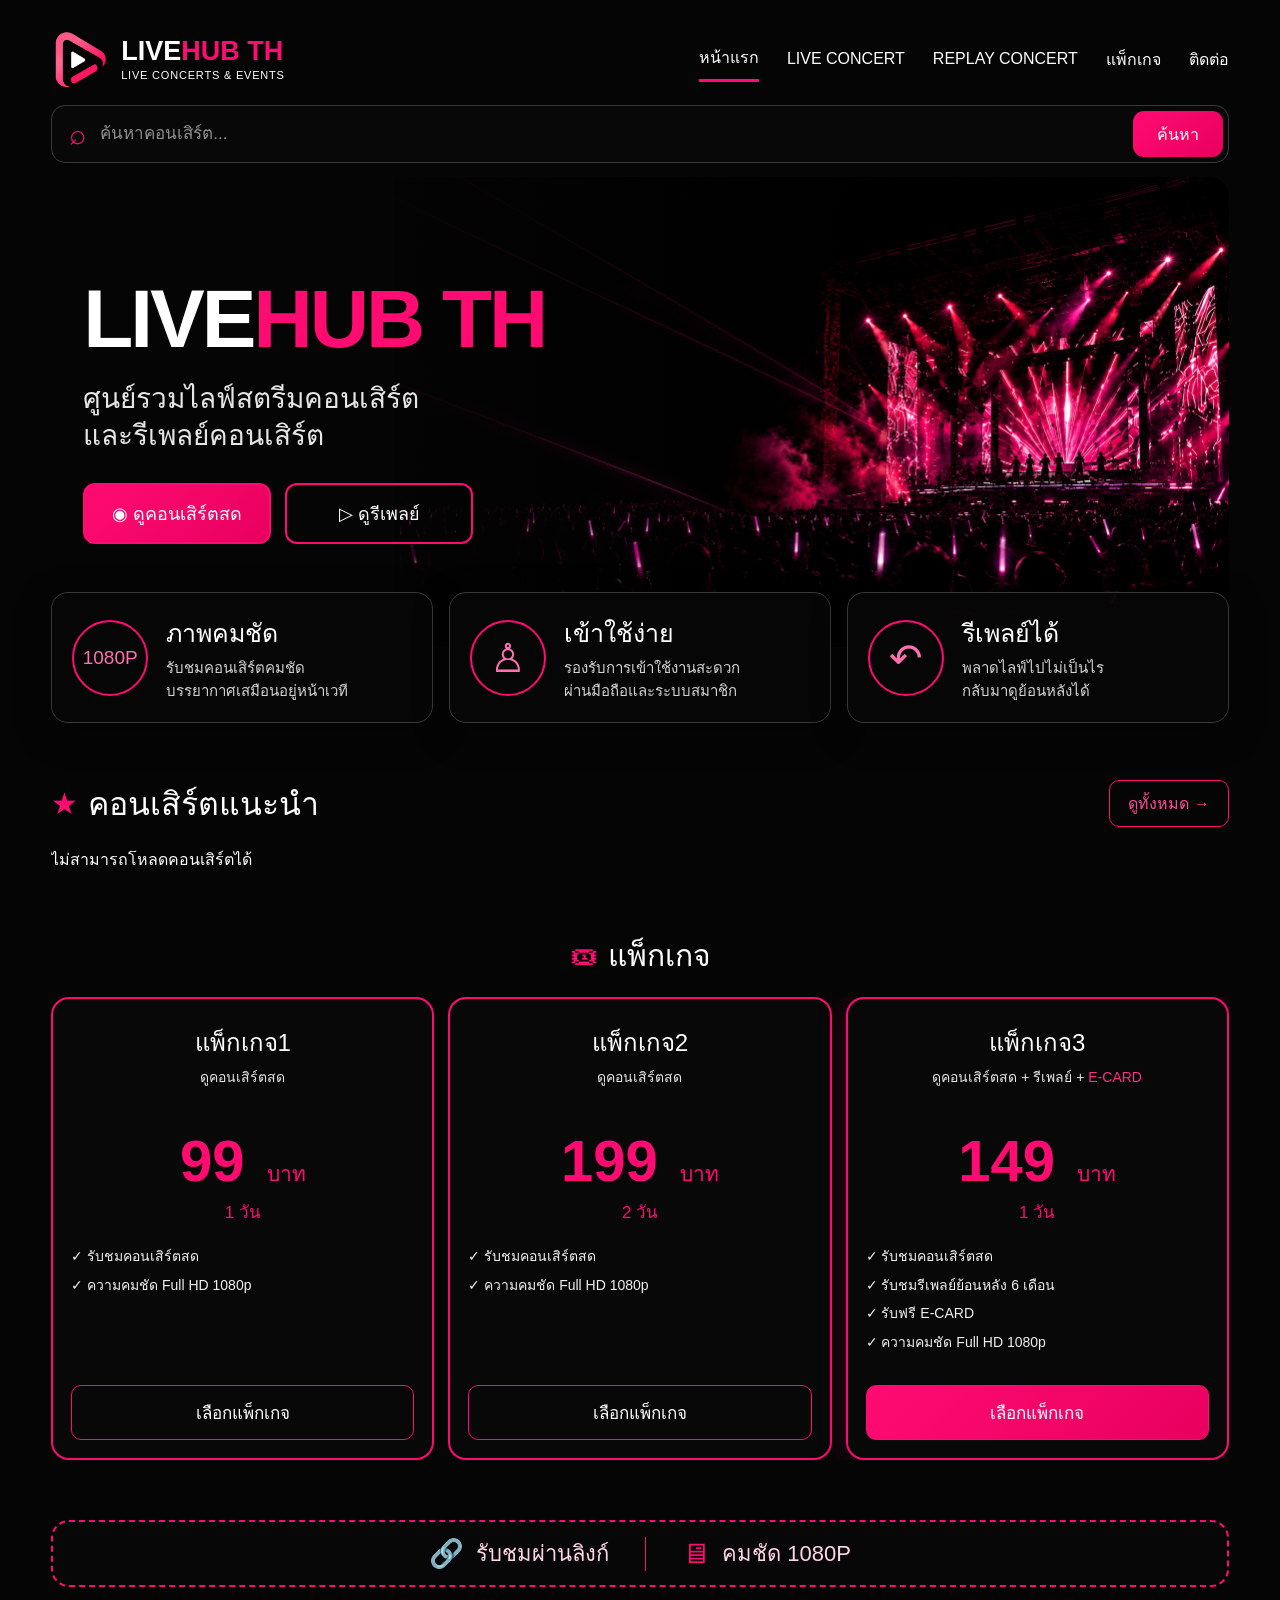
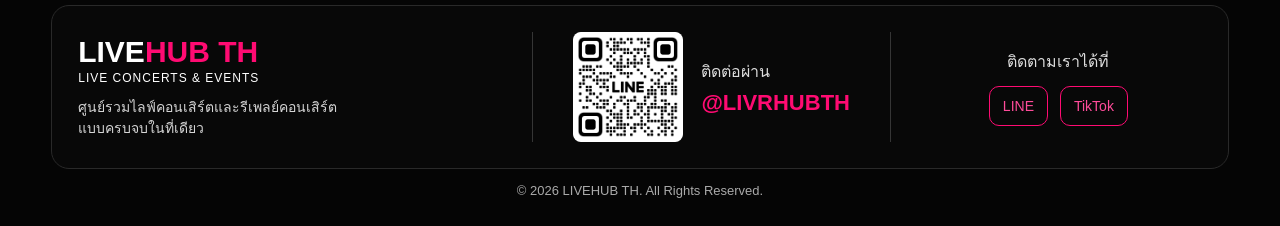
==== index.html @ e3994960 "Separate and resize brand TH text" ====
<!DOCTYPE html>
<html lang="th">
<head>
  <meta charset="UTF-8">

  <meta
    name="viewport"
    content="width=device-width, initial-scale=1.0"
  >

  <title>
    LIVEHUB TH | Live Concert & Replay
  </title>

  <meta
    name="description"
    content="ศูนย์รวมไลฟ์สตรีมคอนเสิร์ตและรีเพลย์คอนเสิร์ต LIVEHUB TH"
  >

  <link
    rel="stylesheet"
    href="style.css?v=16"
  >
</head>

<body>

  <div class="page">

    <!-- =========================
         HEADER
    ========================== -->

    <header>

      <a
        href="#home"
        class="site-logo"
      >

        <img
          id="siteLogoImage"
          src="logo.PNG"
          alt="LIVEHUB TH Logo"
          class="site-logo-image"
        >

        <div class="site-logo-text">

          <div
            class="site-logo-name"
            id="siteLogoText"
          >
            LIVE<span>HUB TH</span>
          </div>

          <div class="site-logo-subtitle">
            LIVE CONCERTS & EVENTS
          </div>

        </div>

      </a>


      <button
  type="button"
  class="mobile-menu-button"
  id="mobileMenuButton"
  aria-controls="mainNavigation"
  aria-expanded="false"
>
  ☰ เมนู
</button>

<nav id="mainNavigation">

  <a
    href="#home"
    class="active"
  >
    หน้าแรก
  </a>

  <a
    id="navLiveLink"
    href="events.html?mode=live"
  >
    LIVE CONCERT
  </a>

  <a
    id="navReplayLink"
    href="events.html?mode=replay"
  >
    REPLAY CONCERT
  </a>

  <a
    id="navPackageLink"
    href="#packages"
  >
    แพ็กเกจ
  </a>

  <a
    id="navContactLink"
    href="#contact"
  >
    ติดต่อ
  </a>

</nav>
<form
  class="concert-search"
  id="concertSearchForm"
  role="search"
>
  <label
    class="visually-hidden"
    for="concertSearchInput"
  >
    ค้นหาคอนเสิร์ต
  </label>

  <span
    class="concert-search-icon"
    aria-hidden="true"
  >
    ⌕
  </span>

  <input
    type="search"
    id="concertSearchInput"
    placeholder="ค้นหาคอนเสิร์ต..."
    autocomplete="off"
  >

  <button type="submit">
    ค้นหา
  </button>
</form>
</header>

<main>

      <!-- =========================
           HERO
      ========================== -->

      <section
        class="hero"
        id="home"
      >

        <div class="hero-content">

          <h1 id="heroTitle">
            LIVE<span>HUB TH</span>
          </h1>

          <p
            class="hero-description"
            id="heroSubtitle"
          >
            ศูนย์รวมไลฟ์สตรีมคอนเสิร์ต
            และรีเพลย์คอนเสิร์ต
          </p>


          <div class="hero-buttons">

            <a
              id="heroLiveLink"
              href="events.html?mode=live"
              class="button button-primary"
            >
              ◉ ดูคอนเสิร์ตสด
            </a>

            <a
              id="heroReplayLink"
              href="events.html?mode=replay"
              class="button"
            >
              ▷ ดูรีเพลย์
            </a>

          </div>

        </div>


        <div
          id="heroBackground"
          class="hero-image"
          role="img"
          aria-label="เวทีคอนเสิร์ต LIVEHUB TH"
        ></div>

      </section>


      <!-- =========================
           FEATURES
      ========================== -->

      <section class="features">

        <article class="feature-card">

          <div class="feature-icon">
            1080P
          </div>

          <div class="feature-content">

            <h2>
              ภาพคมชัด
            </h2>

            <p>
              รับชมคอนเสิร์ตคมชัด<br>
              บรรยากาศเสมือนอยู่หน้าเวที
            </p>

          </div>

        </article>


        <article class="feature-card">

          <div class="feature-icon user-icon">
            ♙
          </div>

          <div class="feature-content">

            <h2>
              เข้าใช้ง่าย
            </h2>

            <p>
              รองรับการเข้าใช้งานสะดวก<br>
              ผ่านมือถือและระบบสมาชิก
            </p>

          </div>

        </article>


        <article class="feature-card">

          <div class="feature-icon replay-icon">
            ↶
          </div>

          <div class="feature-content">

            <h2>
              รีเพลย์ได้
            </h2>

            <p>
              พลาดไลฟ์ไปไม่เป็นไร<br>
              กลับมาดูย้อนหลังได้
            </p>

          </div>

        </article>

      </section>


      <!-- =========================
           RECOMMENDED CONCERTS
      ========================== -->

      <section
        class="recommended"
        id="live"
      >

        <div class="section-title">

          <h2>
            <span>★</span>
            คอนเสิร์ตแนะนำ
          </h2>

          <a
            id="recommendedViewAll"
            href="events.html?mode=live"
            class="view-all"
          >
            ดูทั้งหมด →
          </a>

        </div>


        <div
          class="concert-grid"
          id="recommendedConcertGrid"
        >

          <!--
            ระบบ JavaScript จะโหลด
            คอนเสิร์ตจริงจาก API
            มาใส่ตรงนี้
          -->

          <div class="concert-loading">
            กำลังโหลดคอนเสิร์ต...
          </div>

        </div>

      </section>


      <!-- =========================
           PACKAGES
      ========================== -->

      <section
        class="packages"
        id="packages"
      >

        <div class="package-heading">

          <span>
            🎟
          </span>

          <h2>
            แพ็กเกจ
          </h2>

        </div>


        <div
          class="package-grid"
          id="homePackageGrid"
        >

          <!-- PACKAGE 1 -->

          <article class="package-card">

            <h3>
              แพ็กเกจ1
            </h3>

            <p class="package-subtitle">
              ดูคอนเสิร์ตสด
            </p>

            <div class="package-price">

              <strong>
                99
              </strong>

              <span>
                บาท
              </span>

            </div>

            <p class="package-days">
              1 วัน
            </p>

            <ul>

              <li>
                ✓ รับชมคอนเสิร์ตสด
              </li>

              <li>
                ✓ ความคมชัด Full HD 1080p
              </li>

            </ul>

            <a
              href="events.html?mode=live"
              class="package-button"
            >
              เลือกแพ็กเกจ
            </a>

          </article>


          <!-- PACKAGE 2 -->

          <article class="package-card">

            <h3>
              แพ็กเกจ2
            </h3>

            <p class="package-subtitle">
              ดูคอนเสิร์ตสด
            </p>

            <div class="package-price">

              <strong>
                199
              </strong>

              <span>
                บาท
              </span>

            </div>

            <p class="package-days">
              2 วัน
            </p>

            <ul>

              <li>
                ✓ รับชมคอนเสิร์ตสด
              </li>

              <li>
                ✓ ความคมชัด Full HD 1080p
              </li>

            </ul>

            <a
              href="events.html?mode=live"
              class="package-button"
            >
              เลือกแพ็กเกจ
            </a>

          </article>


          <!-- PACKAGE 3 -->

          <article class="package-card featured-package">

            <h3>
              แพ็กเกจ3
            </h3>

            <p class="package-subtitle">
              ดูคอนเสิร์ตสด + รีเพลย์ +
              <span>
                E-CARD
              </span>
            </p>

            <div class="package-price">

              <strong>
                149
              </strong>

              <span>
                บาท
              </span>

            </div>

            <p class="package-days">
              1 วัน
            </p>

            <ul>

              <li>
                ✓ รับชมคอนเสิร์ตสด
              </li>

              <li>
                ✓ รับชมรีเพลย์ย้อนหลัง 6 เดือน
              </li>

              <li>
                ✓ รับฟรี E-CARD
              </li>

              <li>
                ✓ ความคมชัด Full HD 1080p
              </li>

            </ul>

            <a
              href="events.html?mode=live"
              class="package-button"
            >
              เลือกแพ็กเกจ
            </a>

          </article>


          <!-- PACKAGE 4 -->

          <article class="package-card">

            <h3>
              แพ็กเกจ4
            </h3>

            <p class="package-subtitle">
              ดูคอนเสิร์ตสด + รีเพลย์ +
              <span>
                E-CARD
              </span>
            </p>

            <div class="package-price">

              <strong>
                249
              </strong>

              <span>
                บาท
              </span>

            </div>

            <p class="package-days">
              2 วัน
            </p>

            <ul>

              <li>
                ✓ รับชมคอนเสิร์ตสด
              </li>

              <li>
                ✓ รับชมรีเพลย์ย้อนหลัง 6 เดือน
              </li>

              <li>
                ✓ รับฟรี E-CARD
              </li>

              <li>
                ✓ ความคมชัด Full HD 1080p
              </li>

            </ul>

            <a
              href="events.html?mode=live"
              class="package-button"
            >
              เลือกแพ็กเกจ
            </a>

          </article>

        </div>

      </section>


      <!-- =========================
           SERVICE STRIP
      ========================== -->

      <section class="service-strip">

        <div class="strip-item">

          <span class="strip-icon">
            🔗
          </span>

          <span>
            รับชมผ่านลิงก์
          </span>

        </div>


        <div class="strip-divider">
        </div>


        <div class="strip-item">

          <span class="strip-icon">
            🖥
          </span>

          <span>
            คมชัด 1080P
          </span>

        </div>

      </section>


      <!-- =========================
           FOOTER
      ========================== -->

      <footer
        class="footer"
        id="contact"
      >

        <div class="footer-brand">

          <div class="footer-logo">
            LIVE<span>HUB TH</span>
          </div>

          <p class="footer-tagline">
            LIVE CONCERTS & EVENTS
          </p>

          <p class="footer-description">
            ศูนย์รวมไลฟ์คอนเสิร์ตและรีเพลย์คอนเสิร์ต<br>
            แบบครบจบในที่เดียว
          </p>

        </div>


        <div class="footer-contact">

          <div class="qr-placeholder">

            <img
              src="qr-line.PNG"
              alt="QR Code LINE LIVEHUB TH"
              class="qr-image"
            >

          </div>


          <div class="contact-text">

            <p>
              ติดต่อผ่าน
            </p>

            <strong>
              @LIVRHUBTH
            </strong>

          </div>

        </div>


        <div class="footer-social">

          <p>
            ติดตามเราได้ที่
          </p>

          <div class="social-links">

            <a
              href="https://line.me/R/ti/p/@LIVRHUBTH"
              target="_blank"
              rel="noopener noreferrer"
              aria-label="LINE"
            >
              LINE
            </a>

            <a
              href="#"
              aria-label="TikTok"
            >
              TikTok
            </a>

          </div>

        </div>

      </footer>


      <div class="copyright">
        © 2026 LIVEHUB TH. All Rights Reserved.
      </div>

    </main>

  </div>


  <!-- =========================
       SITE SETTINGS + CONCERT API
  ========================== -->

  <script>

    const SITE_API_BASE =
      "https://livehub-payment-api.livehubth.workers.dev";
    let recommendedConcerts =
  [];


    /*
     * =========================================
     * START
     * =========================================
     */

    document.addEventListener(
      "DOMContentLoaded",
      async () => {
        initializeConcertSearch();
        await Promise.allSettled([
          loadSiteSettings(),
          loadRecommendedConcerts()
        ]);

      }
    );


    /*
     * =========================================
     * SITE SETTINGS
     * =========================================
     */

    async function loadSiteSettings() {

      try {

        const response =
          await fetch(
            SITE_API_BASE +
            "/api/site-settings",
            {
              method:
                "GET",

              cache:
                "no-store"
            }
          );


        const result =
          await response.json();


        if (
          !response.ok ||
          !result?.ok ||
          !result?.settings
        ) {

          throw new Error(
            "ไม่สามารถโหลด Site Settings ได้"
          );

        }


        const settings =
          result.settings;


        applyLogoSettings(
          settings
        );


        applyHeroSettings(
          settings
        );


        applyNavigationSettings(
          settings
        );

      } catch (error) {

        console.error(
          "loadSiteSettings error:",
          error
        );

      }

    }


    /*
     * =========================================
     * LOGO
     * =========================================
     */

    function applyLogoSettings(
  settings
) {
  const logoImage =
    document.getElementById(
      "siteLogoImage"
    );

  const logoText =
    document.getElementById(
      "siteLogoText"
    );

  if (
    logoImage &&
    settings.logo_image_url
  ) {
    logoImage.src =
      settings.logo_image_url;
  }

  if (!logoText) {
    return;
  }

  const text =
    String(
      settings.logo_text ||
      "LIVEHUB TH"
    ).trim();

  renderBrandText(
    logoText,
    text,
    settings.logo_live_color ||
      "#ffffff",
    settings.logo_hub_color ||
      "#ff0a83"
  );

  applyPixelSize(
    logoText,
    settings.logo_font_size,
    16,
    120
  );
}


/*
 * =========================================
 * HERO
 * =========================================
 */

function applyHeroSettings(
  settings
) {
  const heroTitle =
    document.getElementById(
      "heroTitle"
    );

  const heroSubtitle =
    document.getElementById(
      "heroSubtitle"
    );

  const heroBackground =
    document.getElementById(
      "heroBackground"
    );

  const heroLiveLink =
    document.getElementById(
      "heroLiveLink"
    );

  const heroReplayLink =
    document.getElementById(
      "heroReplayLink"
    );

  if (heroTitle) {
    const title =
      String(
        settings.hero_title ||
        "LIVEHUB TH"
      ).trim();

    renderBrandText(
      heroTitle,
      title,
      settings.hero_live_color ||
        "#ffffff",
      settings.hero_hub_color ||
        "#ff0a83"
    );

    applyPixelSize(
      heroTitle,
      settings.hero_font_size,
      32,
      140
    );
  }

  if (
    heroSubtitle &&
    settings.hero_subtitle
  ) {
    heroSubtitle.textContent =
      settings.hero_subtitle;
  }

  if (
    heroBackground &&
    settings.hero_background_url
  ) {
    heroBackground.style.backgroundImage =
      `url("${settings.hero_background_url}")`;
  }

  if (
    heroLiveLink &&
    settings.live_link
  ) {
    heroLiveLink.href =
      settings.live_link;
  }

  if (
    heroReplayLink &&
    settings.replay_link
  ) {
    heroReplayLink.href =
      settings.replay_link;
  }
}


/*
 * =========================================
 * BRAND TEXT HELPERS
 * =========================================
 */

function renderBrandText(
  element,
  text,
  liveColor,
  hubColor
) {
  const normalizedText =
    String(
      text ||
      "LIVEHUB TH"
    )
      .trim()
      .replace(
        /\s+/g,
        ""
      );

  const livePart =
    document.createElement(
      "span"
    );

  livePart.className =
    "brand-live";

  livePart.textContent =
    normalizedText.slice(
      0,
      4
    ) ||
    "LIVE";

  livePart.style.color =
    liveColor;


  const hubPart =
    document.createElement(
      "span"
    );

  hubPart.className =
    "brand-hub";

  hubPart.textContent =
    normalizedText.slice(
      4,
      7
    ) ||
    "HUB";

  hubPart.style.color =
    hubColor;


  const thPart =
    document.createElement(
      "span"
    );

  thPart.className =
    "brand-th";

  thPart.textContent =
    normalizedText.slice(
      7
    ) ||
    "TH";

  thPart.style.color =
    hubColor;


  element.replaceChildren(
    livePart,
    hubPart,
    thPart
  );
}


function applyPixelSize(
  element,
  value,
  minimum,
  maximum
) {
  const size =
    Number(
      value
    );

  if (
    !Number.isFinite(
      size
    )
  ) {
    return;
  }

  const safeSize =
    Math.min(
      Math.max(
        size,
        minimum
      ),
      maximum
    );

  const responsiveSize =
  element.id ===
  "heroTitle"
    ? `clamp(58px, 8vw, ${safeSize}px)`
    : `clamp(20px, 4vw, ${safeSize}px)`;


element.style.setProperty(
  "font-size",
  responsiveSize,
  "important"
);
}

    /*
     * =========================================
     * NAVIGATION
     * =========================================
     */

    function applyNavigationSettings(
      settings
    ) {

      const navLiveLink =
        document.getElementById(
          "navLiveLink"
        );


      const navReplayLink =
        document.getElementById(
          "navReplayLink"
        );


      const navPackageLink =
        document.getElementById(
          "navPackageLink"
        );


      const navContactLink =
        document.getElementById(
          "navContactLink"
        );


      const recommendedViewAll =
        document.getElementById(
          "recommendedViewAll"
        );


      if (
        navLiveLink &&
        settings.live_link
      ) {

        navLiveLink.href =
          settings.live_link;

      }


      if (
        navReplayLink &&
        settings.replay_link
      ) {

        navReplayLink.href =
          settings.replay_link;

      }


      if (
        navPackageLink &&
        settings.package_link
      ) {

        navPackageLink.href =
          settings.package_link;

      }


      if (
        navContactLink &&
        settings.contact_link
      ) {

        navContactLink.href =
          settings.contact_link;

      }


      if (
        recommendedViewAll &&
        settings.live_link
      ) {

        recommendedViewAll.href =
          settings.live_link;

      }

    }


    /*
     * =========================================
     * RECOMMENDED CONCERTS
     * =========================================
     */

    async function loadRecommendedConcerts() {

      const grid =
        document.getElementById(
          "recommendedConcertGrid"
        );


      if (!grid) {
        return;
      }


      try {

        const response =
          await fetch(
            SITE_API_BASE +
            "/api/concerts?mode=live",
            {
              method:
                "GET",

              cache:
                "no-store"
            }
          );


        const result =
          await response.json();


        if (
          !response.ok ||
          !result?.success
        ) {

          throw new Error(
            result?.message ||
            "โหลดคอนเสิร์ตไม่สำเร็จ"
          );

        }


        const concerts =
          Array.isArray(
            result.concerts
          )
            ? result.concerts
            : [];
        
recommendedConcerts =
  concerts;

renderRecommendedConcerts(
  recommendedConcerts
);

      } catch (error) {

        console.error(
          "loadRecommendedConcerts error:",
          error
        );


        grid.innerHTML =
          `
            <div class="concert-loading">
              ไม่สามารถโหลดคอนเสิร์ตได้
            </div>
          `;

      }

    }

/*
 * =========================================
 * CONCERT SEARCH
 * =========================================
 */

function initializeConcertSearch() {
  const form =
    document.getElementById(
      "concertSearchForm"
    );

  const input =
    document.getElementById(
      "concertSearchInput"
    );

  if (
    !form ||
    !input
  ) {
    return;
  }

  const search = () => {
    const keyword =
      String(
        input.value ||
        ""
      )
        .trim()
        .toLocaleLowerCase(
          "th"
        );

    if (!keyword) {
      renderRecommendedConcerts(
        recommendedConcerts
      );

      return;
    }

    const filteredConcerts =
      recommendedConcerts.filter(
        concert => {
          const searchableText = [
            concert.title,
            concert.description,
            concert.status
          ]
            .map(
              value =>
                String(
                  value ||
                  ""
                )
                  .toLocaleLowerCase(
                    "th"
                  )
            )
            .join(" ");

          return searchableText.includes(
            keyword
          );
        }
      );

    renderRecommendedConcerts(
      filteredConcerts,
      keyword
    );
  };

  form.addEventListener(
    "submit",
    event => {
      event.preventDefault();
      search();
    }
  );

  input.addEventListener(
    "input",
    search
  );
}


function renderRecommendedConcerts(
  concerts,
  keyword = ""
) {
  const grid =
    document.getElementById(
      "recommendedConcertGrid"
    );

  if (!grid) {
    return;
  }

  grid.replaceChildren();

  if (
    !Array.isArray(
      concerts
    ) ||
    concerts.length === 0
  ) {
    const emptyMessage =
      document.createElement(
        "div"
      );

    emptyMessage.className =
      "concert-loading";

    emptyMessage.textContent =
      keyword
        ? `ไม่พบคอนเสิร์ต “${keyword}”`
        : "ยังไม่มีคอนเสิร์ตที่เปิดขาย";

    grid.appendChild(
      emptyMessage
    );

    return;
  }

  concerts.forEach(
    concert => {
      grid.appendChild(
        createConcertCard(
          concert
        )
      );
    }
  );
}
    /*
     * =========================================
     * CREATE CONCERT CARD
     * =========================================
     */

    function createConcertCard(
      concert
    ) {

      const article =
        document.createElement(
          "article"
        );


      article.className =
        "concert-card";


      const image =
        document.createElement(
          "div"
        );


      image.className =
        "concert-image";


      if (
        concert.cover_image_url
      ) {

        image.style.backgroundImage =
          `url("${concert.cover_image_url}")`;

      }


      image.style.backgroundSize =
        "cover";


      image.style.backgroundPosition =
        "center";


      const badge =
        document.createElement(
          "div"
        );


      badge.className =
        "concert-badge live-badge";


      badge.textContent =
        concert.status === "live"
          ? "● LIVE"
          : "★ HOT";


      image.appendChild(
        badge
      );


      const details =
        document.createElement(
          "div"
        );


      details.className =
        "concert-details";


      const title =
        document.createElement(
          "h3"
        );


      title.textContent =
        concert.title ||
        "LIVE CONCERT";


      const type =
        document.createElement(
          "p"
        );


      type.className =
        "concert-type";


      type.textContent =
        "LIVE CONCERT";


      const meta =
        document.createElement(
          "div"
        );


      meta.className =
        "concert-meta";


      const startDate =
        formatConcertDate(
          concert.live_starts_at
        );


      const startTime =
        formatConcertTime(
          concert.live_starts_at
        );


      const dateSpan =
        document.createElement(
          "span"
        );


      dateSpan.textContent =
        startDate
          ? "▣ " +
            startDate
          : "";


      const timeSpan =
        document.createElement(
          "span"
        );


      timeSpan.textContent =
        startTime
          ? "◷ " +
            startTime
          : "";


      meta.appendChild(
        dateSpan
      );


      meta.appendChild(
        timeSpan
      );


      details.appendChild(
        title
      );


      details.appendChild(
        type
      );


      details.appendChild(
        meta
      );


      article.appendChild(
        image
      );


      article.appendChild(
        details
      );


      article.addEventListener(
        "click",
        () => {

          if (
            !concert.id
          ) {
            return;
          }


          window.location.href =
            "tickets.html?concertId=" +
            encodeURIComponent(
              concert.id
            ) +
            "&mode=live";

        }
      );


      article.style.cursor =
        "pointer";


      return article;

    }


    /*
     * =========================================
     * DATE FORMAT
     * =========================================
     */

    function formatConcertDate(
      value
    ) {

      if (!value) {
        return "";
      }


      const date =
        new Date(
          value
        );


      if (
        Number.isNaN(
          date.getTime()
        )
      ) {

        return "";

      }


      try {

        return new Intl.DateTimeFormat(
          "th-TH",
          {
            day:
              "numeric",

            month:
              "short",

            year:
              "numeric",

            timeZone:
              "Asia/Bangkok"
          }
        ).format(
          date
        );

      } catch {

        return "";

      }

    }


    function formatConcertTime(
      value
    ) {

      if (!value) {
        return "";
      }


      const date =
        new Date(
          value
        );


      if (
        Number.isNaN(
          date.getTime()
        )
      ) {

        return "";

      }


      try {

        return new Intl.DateTimeFormat(
          "th-TH",
          {
            hour:
              "2-digit",

            minute:
              "2-digit",

            hour12:
              false,

            timeZone:
              "Asia/Bangkok"
          }
        ).format(
          date
        ) +
        " น.";

      } catch {

        return "";

      }

    }

  </script>

  <script>
    (() => {
      const menuButton =
        document.getElementById(
          "mobileMenuButton"
        );

      const navigation =
        document.getElementById(
          "mainNavigation"
        );

      if (
        !menuButton ||
        !navigation
      ) {
        return;
      }

      menuButton.addEventListener(
        "click",
        () => {
          const isOpen =
            navigation.classList.toggle(
              "menu-open"
            );

          menuButton.setAttribute(
            "aria-expanded",
            String(isOpen)
          );

          menuButton.textContent =
            isOpen
              ? "✕ ปิดเมนู"
              : "☰ เมนู";
        }
      );

      navigation
        .querySelectorAll("a")
        .forEach(link => {
          link.addEventListener(
            "click",
            () => {
              navigation.classList.remove(
                "menu-open"
              );

              menuButton.setAttribute(
                "aria-expanded",
                "false"
              );

              menuButton.textContent =
                "☰ เมนู";
            }
          );
        });
    })();
  </script>
</body>
</html>
---- style.css ----
* {
  margin: 0;
  padding: 0;
  box-sizing: border-box;
}

html {
  scroll-behavior: smooth;
}

body {
  min-height: 100vh;
  background: #050505;
  color: #ffffff;
  font-family: Arial, Helvetica, sans-serif;
}

.page {
  width: min(1180px, 92%);
  margin: 0 auto;
}


/* =========================
   HEADER
========================= */

header {
  margin-top: 16px;
  padding: 14px 22px;
  border: 1px solid #292929;
  border-radius: 18px;
  background: rgba(5, 5, 5, 0.96);
  display: flex;
  align-items: center;
  justify-content: space-between;
  gap: 28px;
}

.site-logo {
  display: flex;
  align-items: center;
  gap: 12px;
  color: #ffffff;
  text-decoration: none;
  flex: 0 0 auto;
}

.site-logo-image {
  width: 58px;
  height: 58px;
  flex: 0 0 58px;
  display: block;
  object-fit: contain;
  border-radius: 10px;
}

.site-logo-text {
  line-height: 1.05;
}

.site-logo-name {
  font-size: 27px;
  font-weight: 900;
  white-space: nowrap;
}

.site-logo-name span {
  color: #ff0b72;
}

.site-logo-subtitle {
  margin-top: 5px;
  color: #ffffff;
  font-size: 11px;
  letter-spacing: 0.8px;
}

nav {
  display: flex;
  align-items: center;
  justify-content: flex-end;
  gap: 28px;
}

nav a {
  color: #ffffff;
  text-decoration: none;
  padding: 9px 0;
  font-size: 16px;
  white-space: nowrap;
}

nav a.active {
  border-bottom: 3px solid #ff0b72;
}


/* =========================
   HERO
========================= */

.hero {
  min-height: 520px;
  display: grid;
  grid-template-columns: 0.9fr 1.1fr;
  align-items: stretch;
  position: relative;
  overflow: hidden;
  border-radius: 20px;
  background: #050505;
}

.hero::before {
  display: none;
}

.hero-content {
  position: relative;
  z-index: 2;
  padding: 72px 28px 72px 34px;
  display: flex;
  flex-direction: column;
  justify-content: center;
}

.hero h1 {
  font-size: clamp(58px, 7vw, 82px);
  line-height: 0.95;
  letter-spacing: -4px;
  white-space: nowrap;
}

.hero h1 span {
  color: #ff0b72;
}

.hero-description {
  margin-top: 24px;
  color: #e6e6e6;
  font-size: clamp(22px, 2.7vw, 32px);
  line-height: 1.35;
}

.hero-buttons {
  margin-top: 30px;
  display: flex;
  align-items: center;
  gap: 15px;
}

.button {
  display: inline-flex;
  align-items: center;
  justify-content: center;
  min-width: 175px;
  padding: 15px 24px;
  border: 2px solid #ff0b72;
  border-radius: 12px;
  color: #ffffff;
  text-decoration: none;
  font-size: 18px;
  white-space: nowrap;
}

.button-primary {
  background: linear-gradient(
    135deg,
    #ff0b72,
    #e8005e
  );
}

.hero-image {
  display: block;
  min-height: 520px;
  position: relative;
  z-index: 1;
  background-image: url("background-hero.PNG");
  background-position: 67% 61%;
  background-size: cover;
  background-repeat: no-repeat;
}

.hero-image::before {
  content: "";
  position: absolute;
  inset: 0;
  background: linear-gradient(
    90deg,
    #050505 0%,
    rgba(5, 5, 5, 0.72) 12%,
    rgba(5, 5, 5, 0.12) 42%,
    rgba(5, 5, 5, 0) 100%
  );
  pointer-events: none;
}
/* จุดเด่นของบริการ */
.features {
  display: grid;
  grid-template-columns: repeat(3, 1fr);
  gap: 16px;
  margin-top: -55px;
  margin-bottom: 55px;
  position: relative;
  z-index: 2;
}

.feature-card {
  min-height: 128px;
  padding: 20px;
  display: flex;
  align-items: center;
  gap: 18px;
  background: rgba(7, 7, 7, 0.96);
  border: 1px solid #383838;
  border-radius: 17px;
  box-shadow: 0 10px 35px rgba(0, 0, 0, 0.38);
}

.feature-icon {
  width: 76px;
  height: 76px;
  flex: 0 0 76px;
  display: flex;
  align-items: center;
  justify-content: center;
  border: 2px solid #ff0b72;
  border-radius: 50%;
  color: #ff70b0;
  font-size: 19px;
}

.user-icon,
.replay-icon {
  font-size: 40px;
  font-weight: 300;
}

.feature-content h2 {
  margin-bottom: 4px;
  font-size: 25px;
  font-weight: 500;
}

.feature-content p {
  color: #d2d2d2;
  font-size: 15px;
  line-height: 1.5;
}
/* =========================
   คอนเสิร์ตแนะนำ
========================= */

.recommended {
  margin-top: 10px;
  margin-bottom: 60px;
}

.section-title {
  display: flex;
  align-items: center;
  justify-content: space-between;
  margin-bottom: 18px;
}

.section-title h2 {
  display: flex;
  align-items: center;
  gap: 10px;
  font-size: 32px;
  font-weight: 500;
}

.section-title h2 span {
  color: #ff0b72;
  font-size: 30px;
}

.view-all {
  padding: 10px 18px;
  border: 1px solid #ff0b72;
  border-radius: 10px;
  color: #ff4c9a;
  text-decoration: none;
  font-size: 16px;
}

.concert-grid {
  display: grid;
  grid-template-columns: repeat(3, 1fr);
  gap: 20px;
}

.concert-card {
  overflow: hidden;
  background: #080808;
  border: 1px solid #383838;
  border-radius: 15px;
  transition: 0.25s ease;
}

.concert-card:hover {
  transform: translateY(-4px);
  border-color: #ff0b72;
  box-shadow: 0 12px 35px rgba(255, 11, 114, 0.16);
}

.concert-image {
  position: relative;
  width: 100%;
  aspect-ratio: 4 / 3;
  background:
    radial-gradient(
      circle at 50% 40%,
      rgba(255, 11, 114, 0.35),
      rgba(20, 0, 10, 0.8) 50%,
      #050505 100%
    );
  background-position: center;
  background-size: cover;
  background-repeat: no-repeat;
}

.concert-badge {
  position: absolute;
  top: 14px;
  left: 14px;
  padding: 6px 11px;
  border-radius: 6px;
  color: #ffffff;
  font-size: 14px;
  font-weight: 700;
  z-index: 2;
}

.live-badge {
  background: #ff1744;
}

.hot-badge {
  background: #ff1744;
}

.replay-badge {
  background: #6b00ff;
}

.concert-details {
  padding: 18px;
}

.concert-details h3 {
  color: #ff2d83;
  font-size: 27px;
  line-height: 1.1;
  font-weight: 800;
}

.concert-type {
  margin-top: 5px;
  color: #ffffff;
  font-size: 14px;
  letter-spacing: 1.5px;
}

.concert-meta {
  margin-top: 18px;
  padding-top: 14px;
  border-top: 1px solid #282828;
  display: flex;
  justify-content: space-between;
  gap: 10px;
  color: #e5e5e5;
  font-size: 14px;
}

.replay-meta {
  justify-content: flex-start;
}
/* รูปปกคอนเสิร์ต */

.concert-one {
  background-image:
    linear-gradient(
      rgba(0, 0, 0, 0.05),
      rgba(0, 0, 0, 0.15)
    ),
    url("concert1.PNG");
}

.concert-two {
  background-image:
    linear-gradient(
      rgba(0, 0, 0, 0.05),
      rgba(0, 0, 0, 0.15)
    ),
    url("concert2.PNG");
}

.concert-three {
  background-image:
    linear-gradient(
      rgba(0, 0, 0, 0.05),
      rgba(0, 0, 0, 0.15)
    ),
    url("concert3.PNG");
}
/* =========================
   แพ็กเกจ
========================= */

.packages {
  margin-top: 20px;
  margin-bottom: 60px;
}

.package-heading {
  display: flex;
  justify-content: center;
  align-items: center;
  gap: 10px;
  margin-bottom: 18px;
}

.package-heading span {
  color: #ff0b72;
  font-size: 28px;
}

.package-heading h2 {
  font-size: 30px;
  font-weight: 500;
}

.package-grid {
  display: grid;
  grid-template-columns: repeat(4, 1fr);
  gap: 16px;
}

.package-card {
  min-height: 420px;
  padding: 24px 18px 18px;
  border: 2px solid #ff0b72;
  border-radius: 18px;
  background: #080808;
  display: flex;
  flex-direction: column;
  text-align: center;
}

.package-card h3 {
  font-size: 24px;
  font-weight: 500;
}

.package-subtitle {
  min-height: 48px;
  margin-top: 4px;
  color: #e5e5e5;
  font-size: 14px;
}

.package-subtitle span {
  color: #ff2d83;
}

.package-price {
  margin-top: 18px;
  color: #ff0b72;
  line-height: 1;
}

.package-price strong {
  font-size: 58px;
  font-weight: 800;
}

.package-price span {
  margin-left: 6px;
  font-size: 21px;
}

.package-days {
  margin-top: 8px;
  color: #ff0b72;
  font-size: 17px;
}

.package-card ul {
  margin-top: 22px;
  margin-bottom: 24px;
  list-style: none;
  text-align: left;
}

.package-card li {
  margin-bottom: 9px;
  color: #f0f0f0;
  font-size: 14px;
  line-height: 1.4;
}

.package-button {
  width: 100%;
  margin-top: auto;
  padding: 13px 12px;
  border: 1px solid #ff0b72;
  border-radius: 10px;
  color: #ffffff;
  text-decoration: none;
  font-size: 17px;
}

.featured-package {
  box-shadow: 0 0 30px rgba(255, 11, 114, 0.2);
}

.featured-package .package-button {
  border-color: #ff0b72;
  background: linear-gradient(135deg, #ff0b72, #e8005e);
}
/* =========================
   แถบข้อมูล
========================= */

.service-strip {
  margin: 10px auto 18px;
  padding: 14px 24px;
  border: 2px dashed #ff0b72;
  border-radius: 18px;
  display: flex;
  align-items: center;
  justify-content: center;
  gap: 36px;
  background: #070707;
}

.strip-item {
  display: flex;
  align-items: center;
  gap: 12px;
  color: #ffd5e8;
  font-size: 22px;
}

.strip-icon {
  color: #ff0b72;
  font-size: 28px;
}

.strip-divider {
  width: 1px;
  height: 34px;
  background: #ff0b72;
}

/* =========================
   Footer
========================= */

.footer {
  padding: 26px;
  border: 1px solid #292929;
  border-radius: 18px;
  background: #080808;
  display: grid;
  grid-template-columns: 1.2fr 1fr 0.8fr;
  gap: 24px;
  align-items: center;
}

.footer-logo {
  font-size: 30px;
  font-weight: 900;
}

.footer-logo span {
  color: #ff0b72;
}

.footer-tagline {
  margin-top: 2px;
  color: #ffffff;
  font-size: 12px;
  letter-spacing: 1px;
}

.footer-description {
  margin-top: 12px;
  color: #d5d5d5;
  font-size: 14px;
  line-height: 1.55;
}

.footer-contact {
  display: flex;
  align-items: center;
  justify-content: center;
  gap: 18px;
  padding: 0 20px;
  border-left: 1px solid #353535;
  border-right: 1px solid #353535;
}

.qr-placeholder {
  width: 110px;
  height: 110px;
  flex: 0 0 110px;
  border-radius: 10px;
  background: #ffffff;
  color: #111111;
  display: flex;
  align-items: center;
  justify-content: center;
  font-size: 14px;
  font-weight: 700;
}
.qr-image {
  width: 100%;
  height: 100%;
  display: block;
  object-fit: contain;
  border-radius: 8px;
}
.contact-text p {
  color: #dddddd;
  font-size: 16px;
}
.contact-text strong {
  display: block;
  margin-top: 6px;
  color: #ff0b72;
  font-size: 22px;
}

.footer-social {
  text-align: center;
}

.footer-social > p {
  color: #dddddd;
  font-size: 16px;
}

.social-links {
  margin-top: 12px;
  display: flex;
  justify-content: center;
  gap: 12px;
}

.social-links a {
  padding: 11px 13px;
  border: 1px solid #ff0b72;
  border-radius: 10px;
  color: #ff4c9a;
  text-decoration: none;
  font-size: 14px;
}

.copyright {
  padding: 14px 0 28px;
  color: #aaaaaa;
  text-align: center;
  font-size: 13px;
}
/* =========================
   IPAD / TABLET
========================= */

@media (max-width: 900px) {
  .page {
    width: 94%;
  }

  header {
    padding: 14px 18px;
    flex-direction: column;
    align-items: flex-start;
    gap: 14px;
  }

  .site-logo-image {
    width: 50px;
    height: 50px;
    flex-basis: 50px;
  }

  .site-logo-subtitle {
    font-size: 10px;
  }

  nav {
    width: 100%;
    justify-content: flex-start;
    gap: 22px;
    overflow-x: auto;
    white-space: nowrap;
    padding: 2px 0 6px;
    scrollbar-width: none;
  }

  nav::-webkit-scrollbar {
    display: none;
  }

  nav a {
    flex: 0 0 auto;
    font-size: 15px;
  }

  .hero {
    min-height: 450px;
    grid-template-columns: 0.95fr 1.05fr;
  }

  .hero-content {
    padding: 48px 18px 48px 24px;
  }

  .hero h1 {
    line-height: 0.95;
    letter-spacing: -4px;
  }

  .hero-description {
    margin-top: 20px;
    font-size: 23px;
  }

  .hero-buttons {
    margin-top: 24px;
    flex-direction: row;
    gap: 10px;
  }

  .button {
    min-width: 0;
    flex: 1 1 0;
    padding: 13px 10px;
    font-size: 15px;
  }

  .hero-image {
    min-height: 450px;
  }

  .features {
    gap: 12px;
    margin-top: -38px;
    margin-bottom: 45px;
  }

  .feature-card {
    min-height: 120px;
    padding: 16px;
    gap: 12px;
  }

  .feature-icon {
    width: 58px;
    height: 58px;
    flex-basis: 58px;
    font-size: 15px;
  }

  .user-icon,
  .replay-icon {
    font-size: 31px;
  }

  .feature-content h2 {
    font-size: 20px;
  }

  .feature-content p {
    font-size: 13px;
  }

  .package-grid {
    grid-template-columns: repeat(2, 1fr);
  }

  .package-card {
    min-height: 390px;
  }

  .footer {
    grid-template-columns: 1fr;
    text-align: center;
  }

  .footer-contact {
    padding: 20px 0;
    border-left: 0;
    border-right: 0;
    border-top: 1px solid #353535;
    border-bottom: 1px solid #353535;
  }
}


/* =========================
   MOBILE
========================= */

@media (max-width: 600px) {
  .page {
    width: 94%;
  }

  header {
    margin-top: 10px;
    padding: 13px 15px;
  }

  .site-logo-image {
    width: 46px;
    height: 46px;
    flex-basis: 46px;
  }

  nav {
    gap: 18px;
  }

  nav a {
    font-size: 14px;
  }

  .hero {
    min-height: auto;
    grid-template-columns: 1fr;
    border-radius: 16px;
  }

  .hero-content {
    padding: 44px 20px 30px;
  }

  .hero h1 {
    letter-spacing: -3px;
  }

  .hero-description {
    margin-top: 18px;
    font-size: 21px;
  }

  .hero-buttons {
    flex-direction: column;
    gap: 12px;
  }

  .button {
    width: 100%;
    flex: none;
    font-size: 16px;
  }

  .hero-image {
    min-height: 280px;
    background-position: 67% 61%;
  }

  .hero-image::before {
    background: linear-gradient(
      180deg,
      #050505 0%,
      rgba(5, 5, 5, 0.25) 24%,
      rgba(5, 5, 5, 0) 100%
    );
  }

  .features {
    grid-template-columns: 1fr;
    margin-top: 14px;
    margin-bottom: 40px;
  }

  .feature-card {
    min-height: 112px;
  }

  .recommended {
    margin-top: 35px;
  }

  .section-title h2 {
    font-size: 25px;
  }

  .view-all {
    padding: 8px 12px;
    font-size: 13px;
  }

  .concert-grid {
    grid-template-columns: 1fr;
  }

  .concert-image {
    aspect-ratio: 16 / 9;
  }

  .concert-details h3 {
    font-size: 24px;
  }

  .package-grid {
    grid-template-columns: 1fr;
  }

  .package-card {
    min-height: 390px;
  }

  .service-strip {
    flex-direction: column;
    gap: 14px;
    padding: 18px;
  }

  .strip-divider {
    width: 80%;
    height: 1px;
  }

  .strip-item {
    font-size: 18px;
  }

  .footer {
    padding: 22px 18px;
  }
}
/* =========================
   MOBILE FINAL POLISH
========================= */

@media (max-width: 600px) {
  header {
    gap: 12px;
  }

  .site-logo {
    gap: 10px;
  }

  .site-logo-image {
    width: 42px;
    height: 42px;
    flex-basis: 42px;
  }

  .site-logo-subtitle {
    font-size: 9px;
  }

  nav {
    display: flex;
    flex-wrap: wrap;
    overflow: visible;
    gap: 8px 18px;
    padding-bottom: 2px;
  }

  nav a {
    font-size: 13px;
    padding: 7px 0;
  }

  .hero-content {
    padding: 38px 18px 26px;
  }

  .hero-description {
    font-size: 19px;
    line-height: 1.45;
  }

  .hero-image {
    min-height: 250px;
    background-position: 67% 61%;
  }

  .feature-card {
    padding: 15px;
  }

  .feature-icon {
    width: 56px;
    height: 56px;
    flex-basis: 56px;
  }

  .feature-content h2 {
    font-size: 20px;
  }

  .feature-content p {
    font-size: 13px;
  }

  .section-title {
    gap: 12px;
  }

  .section-title h2 {
    font-size: 23px;
  }

  .package-heading {
    margin-bottom: 14px;
  }

  .package-heading h2 {
    font-size: 25px;
  }

  .package-card {
    min-height: 340px;
    padding: 20px 16px 16px;
  }

  .package-card h3 {
    font-size: 22px;
  }

  .package-subtitle {
    min-height: 38px;
    font-size: 13px;
  }

  .package-price {
    margin-top: 12px;
  }

  .package-price strong {
    font-size: 50px;
  }

  .package-price span {
    font-size: 18px;
  }

  .package-days {
    font-size: 15px;
  }

  .package-card ul {
    margin-top: 17px;
    margin-bottom: 18px;
  }

  .package-card li {
    margin-bottom: 7px;
    font-size: 13px;
  }

  .package-button {
    padding: 12px 10px;
    font-size: 16px;
  }

  .service-strip {
    gap: 12px;
    padding: 16px;
  }

  .strip-item {
    font-size: 17px;
  }

  .strip-icon {
    font-size: 23px;
  }

  .footer {
    padding: 20px 16px;
    gap: 18px;
  }

  .footer-logo {
    font-size: 26px;
  }

  .footer-description {
    font-size: 13px;
  }

  .footer-contact {
    gap: 14px;
    padding: 18px 0;
  }

  .qr-placeholder {
    width: 92px;
    height: 92px;
    flex-basis: 92px;
  }

  .contact-text strong {
    font-size: 19px;
  }

  .social-links a {
    padding: 9px 11px;
    font-size: 13px;
  }

  .copyright {
    font-size: 12px;
  }
}
/* =================================
   MOBILE + IPAD MENU AND CAROUSELS
================================= */

.mobile-menu-button {
  display: none;
}

@media (max-width: 1024px) {
  header {
    position: relative;
  }

  .mobile-menu-button {
    display: block;
    width: 100%;
    margin-top: 14px;
    padding: 12px 16px;
    border: 1px solid #ff0b72;
    border-radius: 10px;
    background: #080808;
    color: #ffffff;
    font-size: 16px;
    text-align: left;
    cursor: pointer;
  }

  #mainNavigation {
    display: none !important;
    width: 100%;
    margin-top: 8px;
    padding: 8px 0;
    overflow: hidden;
    flex-direction: column;
    align-items: stretch;
    gap: 0;
    white-space: normal;
    border: 1px solid #292929;
    border-radius: 12px;
    background: #080808;
  }

  #mainNavigation.menu-open {
    display: flex !important;
  }

  #mainNavigation a {
    width: 100%;
    padding: 12px 16px;
    font-size: 15px;
    border-bottom: 1px solid #222222;
  }

  #mainNavigation a:last-child {
    border-bottom: 0;
  }

  #mainNavigation a.active {
    border-bottom-color: #222222;
    box-shadow: inset 4px 0 0 #ff0b72;
  }

  .concert-grid,
  .package-grid {
    display: flex;
    grid-template-columns: none;
    gap: 14px;
    overflow-x: auto;
    overflow-y: hidden;
    scroll-snap-type: x mandatory;
    overscroll-behavior-inline: contain;
    -webkit-overflow-scrolling: touch;
    scrollbar-width: none;
  }

  .concert-grid::-webkit-scrollbar,
  .package-grid::-webkit-scrollbar {
    display: none;
  }

  .concert-card,
  .package-card {
    flex: 0 0 100%;
    width: 100%;
    min-width: 100%;
    scroll-snap-align: start;
    scroll-snap-stop: always;
  }
}
/* =================================
   MOBILE + IPAD HEADER MENU POSITION
================================= */

@media (max-width: 1024px) {
  header {
    display: grid;
    grid-template-columns: minmax(0, 1fr) auto;
    align-items: center;
    gap: 12px;
  }

  .site-logo {
    min-width: 0;
  }

  .mobile-menu-button {
    width: auto;
    min-width: 100px;
    margin-top: 0;
    padding: 11px 15px;
    justify-self: end;
    text-align: center;
    white-space: nowrap;
  }

  #mainNavigation {
    grid-column: 1 / -1;
    margin-top: 0;
  }
}

@media (max-width: 600px) {
  .mobile-menu-button {
    min-width: 88px;
    padding: 10px 12px;
    font-size: 14px;
  }
}
@media (max-width: 1024px) {
  .mobile-menu-button {
    min-width: auto;
    padding: 10px 4px;
    border: 0;
    border-radius: 0;
    background: transparent;
    box-shadow: none;
  }
}
/* =================================
   SEARCH + IPAD CAROUSEL LAYOUT
================================= */

.visually-hidden {
  position: absolute;
  width: 1px;
  height: 1px;
  padding: 0;
  margin: -1px;
  overflow: hidden;
  clip: rect(0, 0, 0, 0);
  white-space: nowrap;
  border: 0;
}

/* ซ่อนช่องค้นหาบน Desktop */

.concert-search {
  display: none;
}


/* =================================
   IPAD + MOBILE
================================= */

@media (max-width: 1024px) {
  .concert-search {
    grid-column: 1 / -1;
    width: 100%;
    min-height: 56px;
    margin-top: 4px;
    display: grid;
    grid-template-columns: auto minmax(0, 1fr) auto;
    align-items: center;
    gap: 10px;
    padding: 5px;
    border: 1px solid #383838;
    border-radius: 14px;
    background: #080808;
  }

  .concert-search:focus-within {
    border-color: #ff0b72;
    box-shadow:
      0 0 0 2px rgba(255, 11, 114, 0.12);
  }

  .concert-search-icon {
    padding-left: 12px;
    color: #ff0b72;
    font-size: 29px;
    line-height: 1;
  }

  .concert-search input {
    width: 100%;
    min-width: 0;
    padding: 12px 4px;
    border: 0;
    outline: 0;
    background: transparent;
    color: #ffffff;
    font: inherit;
    font-size: 17px;
  }

  .concert-search input::placeholder {
    color: #8d8d8d;
  }

  .concert-search button {
    min-height: 46px;
    padding: 0 24px;
    border: 0;
    border-radius: 11px;
    background:
      linear-gradient(
        135deg,
        #ff0b72,
        #e8005e
      );
    color: #ffffff;
    font-size: 16px;
    cursor: pointer;
  }

  /*
   * iPad: คอนเสิร์ตเห็น 3 ใบ
   */

  .concert-grid {
    display: flex;
    grid-template-columns: none;
    gap: 14px;
    overflow-x: auto;
    overflow-y: hidden;
    scroll-snap-type: x mandatory;
    overscroll-behavior-inline: contain;
    -webkit-overflow-scrolling: touch;
    scrollbar-width: none;
  }

  .concert-card {
    flex:
      0 0
      calc(
        (100% - 28px) / 3
      );

    width:
      calc(
        (100% - 28px) / 3
      );

    min-width:
      calc(
        (100% - 28px) / 3
      );

    scroll-snap-align: start;
    scroll-snap-stop: always;
  }

  /*
   * iPad: แพ็กเกจเห็น 4 ใบ
   */

  .package-grid {
    display: flex;
    grid-template-columns: none;
    gap: 14px;
    overflow-x: auto;
    overflow-y: hidden;
    scroll-snap-type: x mandatory;
    overscroll-behavior-inline: contain;
    -webkit-overflow-scrolling: touch;
    scrollbar-width: none;
  }

  .package-card {
    flex:
      0 0
      calc(
        (100% - 42px) / 4
      );

    width:
      calc(
        (100% - 42px) / 4
      );

    min-width:
      calc(
        (100% - 42px) / 4
      );

    scroll-snap-align: start;
    scroll-snap-stop: always;
  }

  .concert-grid::-webkit-scrollbar,
  .package-grid::-webkit-scrollbar {
    display: none;
  }
}


/* =================================
   MOBILE: เห็นทีละ 1 ใบ
================================= */

@media (max-width: 600px) {
  .concert-search {
    min-height: 52px;
    gap: 6px;
  }

  .concert-search-icon {
    padding-left: 8px;
    font-size: 25px;
  }

  .concert-search input {
    padding: 10px 2px;
    font-size: 15px;
  }

  .concert-search button {
    min-height: 42px;
    padding: 0 17px;
    font-size: 14px;
  }

  .concert-card,
  .package-card {
    flex: 0 0 100%;
    width: 100%;
    min-width: 100%;
  }
}
/* =================================
   FINAL HEADER + SEARCH + IPAD
================================= */

/*
 * เอากรอบใหญ่รอบ Header ออก
 */

header {
  display: grid;
  grid-template-columns:
    minmax(0, 1fr)
    auto;
  align-items: center;
  gap: 12px;
  padding-left: 0;
  padding-right: 0;
  border: 0;
  border-radius: 0;
  background: transparent;
  box-shadow: none;
}


/*
 * ช่องค้นหาแสดงทุกอุปกรณ์
 * รวม Desktop และ iPad แนวนอน
 */

.concert-search {
  grid-column: 1 / -1;
  width: 100%;
  min-height: 56px;
  margin-top: 5px;
  display: grid;
  grid-template-columns:
    auto
    minmax(0, 1fr)
    auto;
  align-items: center;
  gap: 10px;
  padding: 5px;
  border: 1px solid #383838;
  border-radius: 14px;
  background: #080808;
}

.concert-search:focus-within {
  border-color: #ff0b72;
  box-shadow:
    0 0 0 2px
    rgba(255, 11, 114, 0.12);
}

.concert-search-icon {
  padding-left: 12px;
  color: #ff0b72;
  font-size: 29px;
  line-height: 1;
}

.concert-search input {
  width: 100%;
  min-width: 0;
  padding: 12px 4px;
  border: 0;
  outline: 0;
  background: transparent;
  color: #ffffff;
  font: inherit;
  font-size: 17px;
}

.concert-search input::placeholder {
  color: #8d8d8d;
}

.concert-search button {
  min-height: 46px;
  padding: 0 24px;
  border: 0;
  border-radius: 11px;
  background:
    linear-gradient(
      135deg,
      #ff0b72,
      #e8005e
    );
  color: #ffffff;
  font-size: 16px;
  cursor: pointer;
}


/*
 * iPad แนวตั้งและแนวนอน
 * คอนเสิร์ต 3 ใบ
 * แพ็กเกจ 3 ใบ
 */

@media
  (min-width: 601px)
  and
  (max-width: 1366px) {

  .concert-grid,
  .package-grid {
    display: flex;
    grid-template-columns: none;
    gap: 14px;
    overflow-x: auto;
    overflow-y: hidden;
    scroll-snap-type: x mandatory;
    overscroll-behavior-inline:
      contain;
    -webkit-overflow-scrolling:
      touch;
    scrollbar-width: none;
  }

  .concert-grid::-webkit-scrollbar,
  .package-grid::-webkit-scrollbar {
    display: none;
  }

  .concert-card,
  .package-card {
    flex:
      0 0
      calc(
        (100% - 28px) / 3
      );

    width:
      calc(
        (100% - 28px) / 3
      );

    min-width:
      calc(
        (100% - 28px) / 3
      );

    scroll-snap-align: start;
    scroll-snap-stop: always;
  }
}


/*
 * มือถือยังคงแสดงทีละ 1 ใบ
 */

@media (max-width: 600px) {
  .concert-card,
  .package-card {
    flex: 0 0 100%;
    width: 100%;
    min-width: 100%;
  }
}
/* =================================
   HERO FINAL BALANCE
================================= */

/*
 * Desktop และ iPad
 */

@media (min-width: 601px) {
  .hero {
    min-height: 500px;
    display: grid;
    grid-template-columns:
      minmax(0, 0.88fr)
      minmax(0, 1.22fr);
    align-items: stretch;
    gap: 0;
    padding: 0;
    overflow: hidden;
    border-radius: 20px;
    background: #050505;
  }

  /*
   * ป้องกันภาพพื้นหลังชุดเก่า
   * ซ้อนกับภาพฝั่งขวา
   */

  .hero::before {
    display: none;
  }

  .hero-content {
    width: 100%;
    max-width: none;
    align-self: center;
    padding:
      54px
      24px
      54px
      38px;
  }

  .hero h1 {
    width: max-content;
    max-width: 100%;
    line-height: 0.95;
    letter-spacing: -3px;
    white-space: nowrap;
  }

  .hero-description {
    max-width: 440px;
    margin-top: 22px;
    font-size:
      clamp(
        22px,
        2.35vw,
        31px
      );
    line-height: 1.35;
  }

  .hero-buttons {
    margin-top: 28px;
    display: grid;
    grid-template-columns:
      repeat(
        2,
        minmax(0, 1fr)
      );
    gap: 14px;
    max-width: 430px;
  }

  .hero-buttons .button {
    width: 100%;
    padding: 14px 12px;
    text-align: center;
  }

  /*
   * ภาพเวทีเต็มพื้นที่ด้านขวา
   */

  .hero-image {
    display: block;
    width: 100%;
    height: 100%;
    min-height: 500px;
    align-self: stretch;
    background-size: cover;
    background-repeat: no-repeat;
    background-position: 67% 61%;
  }

  .hero-image::before {
    content: "";
    position: absolute;
    inset: 0;
    background:
      linear-gradient(
        90deg,
        #050505 0%,
        rgba(5, 5, 5, 0.78) 8%,
        rgba(5, 5, 5, 0.18) 25%,
        rgba(5, 5, 5, 0) 45%
      );
    pointer-events: none;
  }
}


/*
 * iPad ปรับสัดส่วนไม่ให้ข้อความ
 * หรือภาพเวทีเบียดกัน
 */

@media
  (min-width: 601px)
  and
  (max-width: 1366px) {

  .hero {
    min-height: 460px;
    grid-template-columns:
      minmax(0, 0.9fr)
      minmax(0, 1.1fr);
  }

  .hero-content {
    padding:
      44px
      18px
      44px
      32px;
  }

  .hero-description {
    max-width: 390px;
    font-size:
      clamp(
        20px,
        2.5vw,
        28px
      );
  }

  .hero-buttons {
    max-width: 390px;
  }

  .hero-image {
    min-height: 460px;
    background-position: 67% 61%;
  }
}


/*
 * มือถือยังเรียงข้อความและภาพ
 * ลงมาด้านล่าง
 */

@media (max-width: 600px) {
  .hero {
    min-height: auto;
    display: grid;
    grid-template-columns: 1fr;
    padding: 0;
    gap: 0;
    overflow: hidden;
  }

  .hero::before {
    display: none;
  }

  .hero-content {
    width: 100%;
    max-width: none;
    padding:
      38px
      18px
      28px;
  }

  .hero h1 {
    width: auto;
    max-width: 100%;
    letter-spacing: -2px;
    white-space: nowrap;
  }

  .hero-description {
    max-width: 100%;
    font-size: 19px;
    line-height: 1.45;
  }

  .hero-buttons {
    display: grid;
    grid-template-columns: 1fr;
    gap: 12px;
    max-width: none;
  }

  .hero-image {
    display: block;
    width: 100%;
    height: auto;
    min-height: 310px;
    background-size: cover;
    background-position: 67% 61%;
  }

  .hero-image::before {
    background:
      linear-gradient(
        180deg,
        #050505 0%,
        rgba(5, 5, 5, 0.2) 18%,
        rgba(5, 5, 5, 0) 45%
      );
  }
}
/* =================================
   HERO BACKGROUND OVERLAP
   Desktop + iPad
================================= */

@media (min-width: 601px) {
  .hero {
    min-height: 500px;
    display: grid;
    grid-template-columns: 1fr;
    position: relative;
    padding: 0;
    overflow: hidden;
    border-radius: 20px;
    background: #050505;
  }

  .hero::before {
    display: none;
  }

  .hero-image {
    display: block;
    position: absolute;
    inset: 0;
    width: 100%;
    height: 100%;
    min-height: 0;

    background-size: contain;
    background-position: right center;
    background-repeat: no-repeat;

    z-index: 0;
  }

  .hero-image::before {
    content: "";
    position: absolute;
    inset: 0;

    background:
      linear-gradient(
        90deg,
        rgba(5, 5, 5, 0.96) 0%,
        rgba(5, 5, 5, 0.72) 28%,
        rgba(5, 5, 5, 0.3) 48%,
        rgba(5, 5, 5, 0) 70%
      );

    pointer-events: none;
  }

  .hero-content {
    position: relative;
    z-index: 2;

    width: 48%;
    max-width: 560px;

    align-self: center;

    padding:
      52px
      20px
      52px
      38px;

    background: transparent;
  }

  .hero h1 {
    width: max-content;
    max-width: 100%;
    margin: 0;

    line-height: 0.95;
    letter-spacing: -3px;
    white-space: nowrap;
  }

  .hero-description {
    max-width: 430px;
    margin-top: 22px;

    font-size:
      clamp(
        22px,
        2.35vw,
        31px
      );

    line-height: 1.35;
  }

  .hero-buttons {
    width: 100%;
    max-width: 430px;
    margin-top: 28px;

    display: grid;
    grid-template-columns:
      repeat(
        2,
        minmax(0, 1fr)
      );

    gap: 14px;
  }

  .hero-buttons .button {
    width: 100%;
    padding: 14px 10px;
    text-align: center;
  }
}


/* iPad แนวตั้งและแนวนอน */

@media
  (min-width: 601px)
  and
  (max-width: 1366px) {

  .hero {
    min-height: 470px;
  }

  .hero-image {
    background-size: contain;
    background-position: right center;
  }

  .hero-content {
    width: 52%;
    max-width: 500px;

    padding:
      44px
      16px
      44px
      32px;
  }

  .hero-description {
    max-width: 390px;

    font-size:
      clamp(
        20px,
        2.45vw,
        28px
      );
  }

  .hero-buttons {
    max-width: 390px;
  }
}
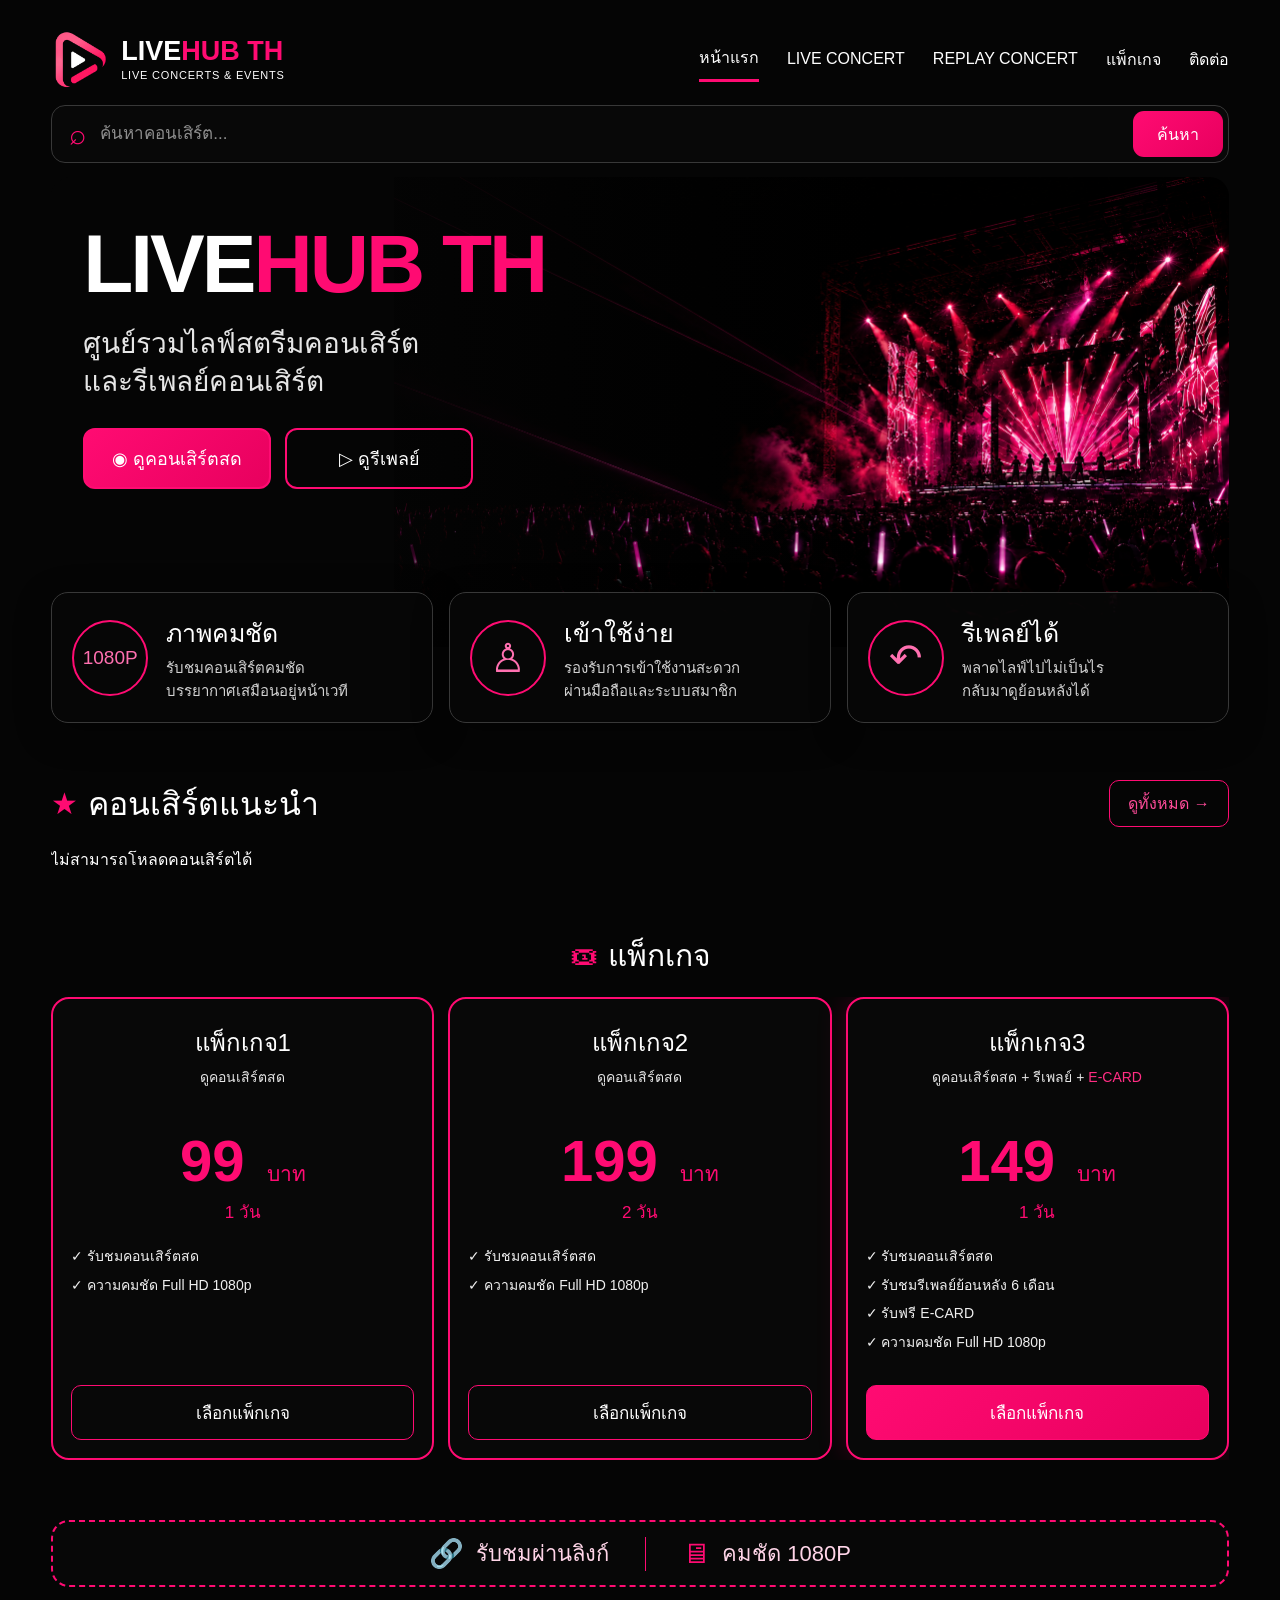
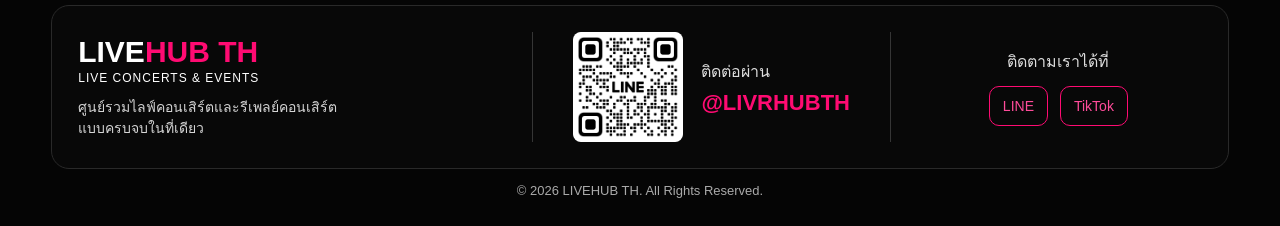
==== commit 46e46034: "Refresh brand title stylesheet" ====
--- a/index.html
+++ b/index.html
@@ -19,7 +19,7 @@
 
   <link
     rel="stylesheet"
-    href="style.css?v=16"
+    href="style.css?v=17"
   >
 </head>
 
--- a/style.css
+++ b/style.css
@@ -2002,3 +2002,56 @@
     max-width: 390px;
   }
 }
+/* =================================
+   HERO TITLE AND TH BALANCE
+================================= */
+
+.brand-live,
+.brand-hub,
+.brand-th {
+  display: inline-block;
+  line-height: inherit;
+}
+
+/* TH ในโลโก้ด้านบน */
+
+.site-logo-name .brand-th {
+  margin-left: 0.14em;
+  font-size: 0.72em;
+  vertical-align: 0.08em;
+  letter-spacing: 0;
+}
+
+/* หัวข้อใหญ่ */
+
+#heroTitle {
+  white-space: nowrap;
+}
+
+/* TH ในหัวข้อใหญ่ */
+
+#heroTitle .brand-th {
+  margin-left: 0.12em;
+  font-size: 0.58em;
+  vertical-align: 0.1em;
+  letter-spacing: -1px;
+}
+
+/* ลดพื้นที่ว่างเหนือข้อความ */
+
+@media (min-width: 601px) {
+  .hero-content {
+    align-self: start;
+    padding-top: 58px;
+  }
+}
+
+@media
+  (min-width: 601px)
+  and
+  (max-width: 1366px) {
+
+  .hero-content {
+    padding-top: 48px;
+  }
+}
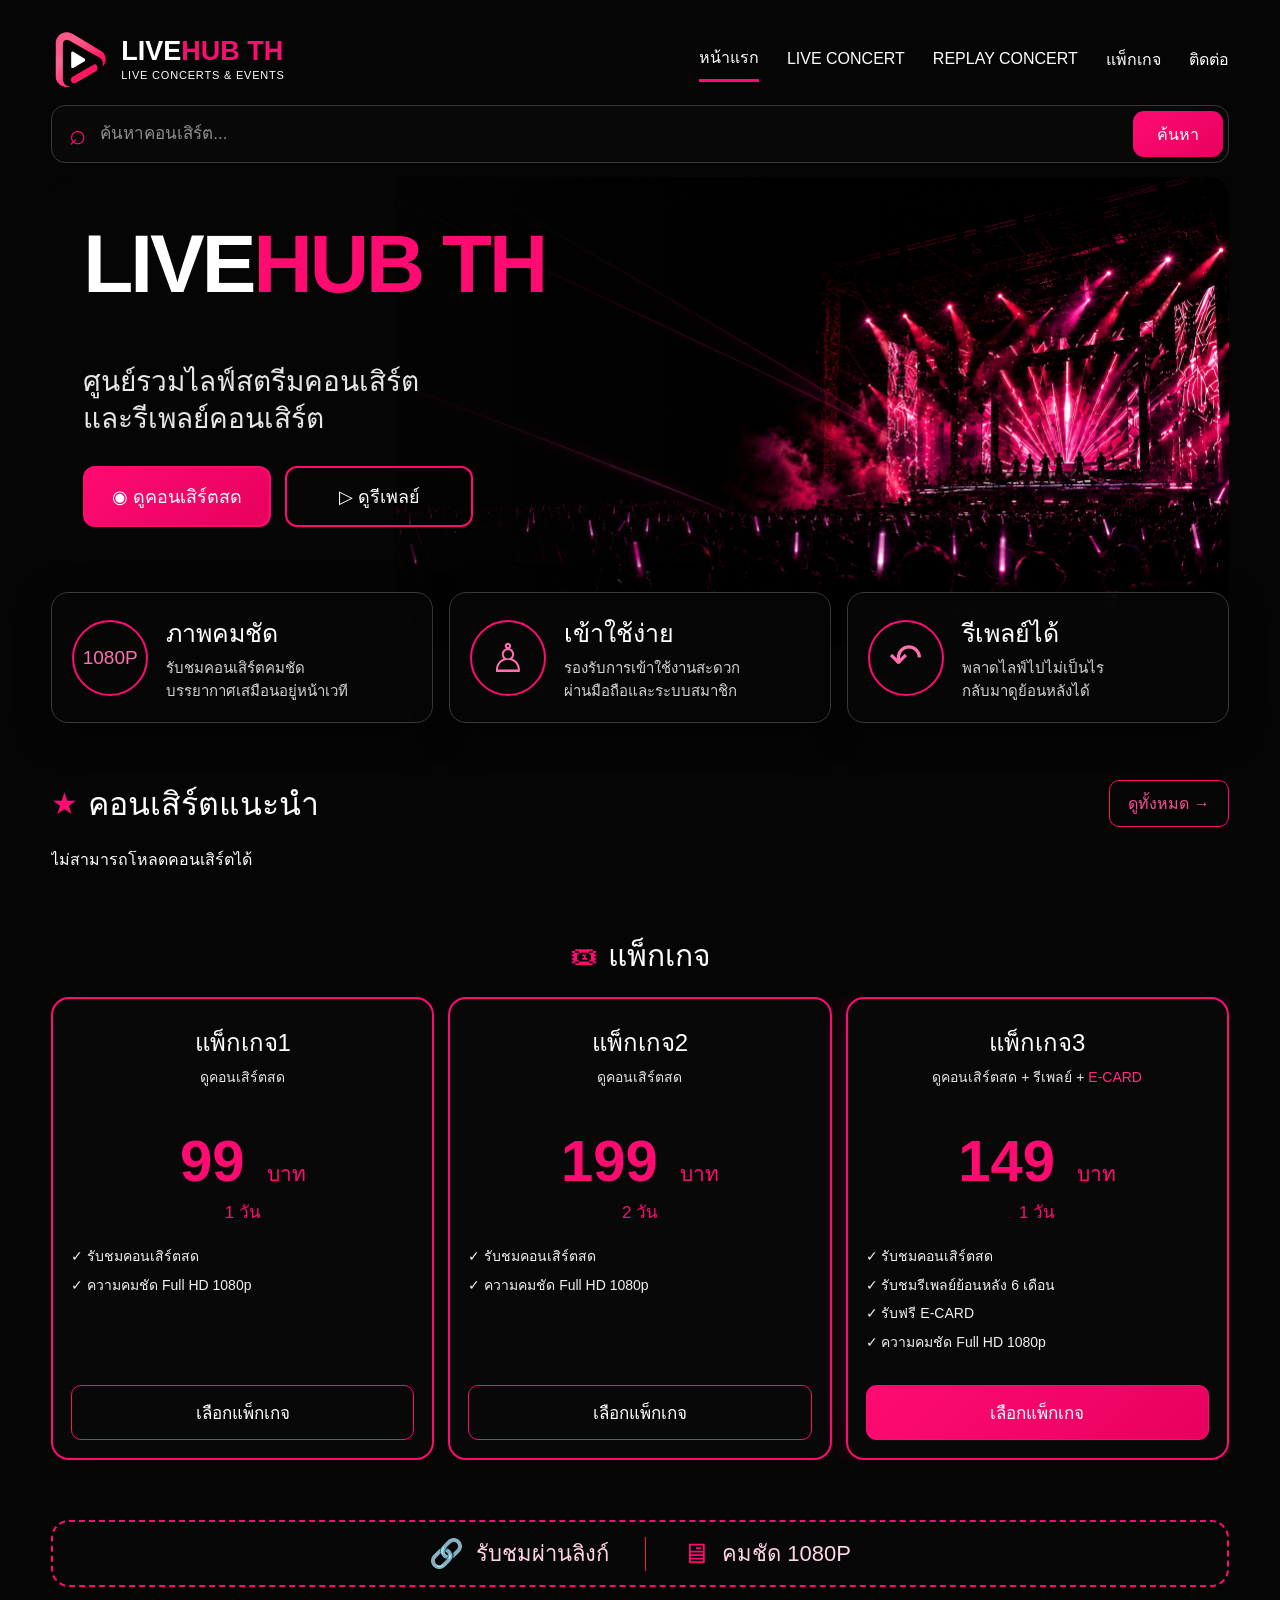
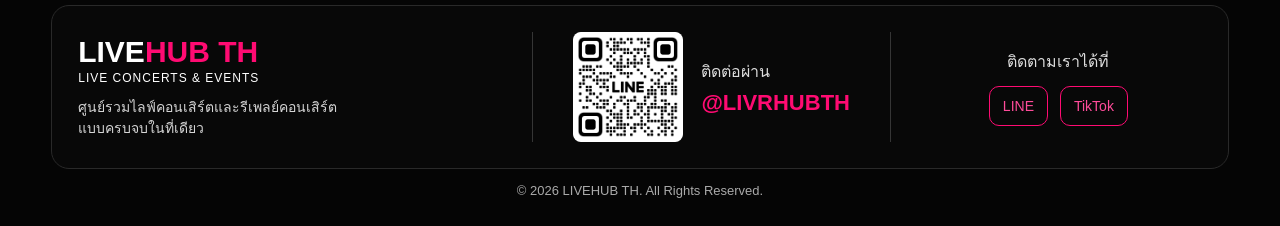
==== commit 8b2dcb59: "Refresh hero subtitle stylesheet" ====
--- a/index.html
+++ b/index.html
@@ -19,7 +19,7 @@
 
   <link
     rel="stylesheet"
-    href="style.css?v=17"
+    href="style.css?v=18"
   >
 </head>
 
@@ -929,7 +929,12 @@
     settings.hero_subtitle
   ) {
     heroSubtitle.textContent =
-      settings.hero_subtitle;
+  String(
+    settings.hero_subtitle
+  ).replace(
+    "และรีเพลย์",
+    "\nและรีเพลย์"
+  );
   }
 
   if (
--- a/style.css
+++ b/style.css
@@ -2055,3 +2055,8 @@
     padding-top: 48px;
   }
 }
+/* Hero subtitle line break */
+
+.hero-description {
+  white-space: pre-line;
+}
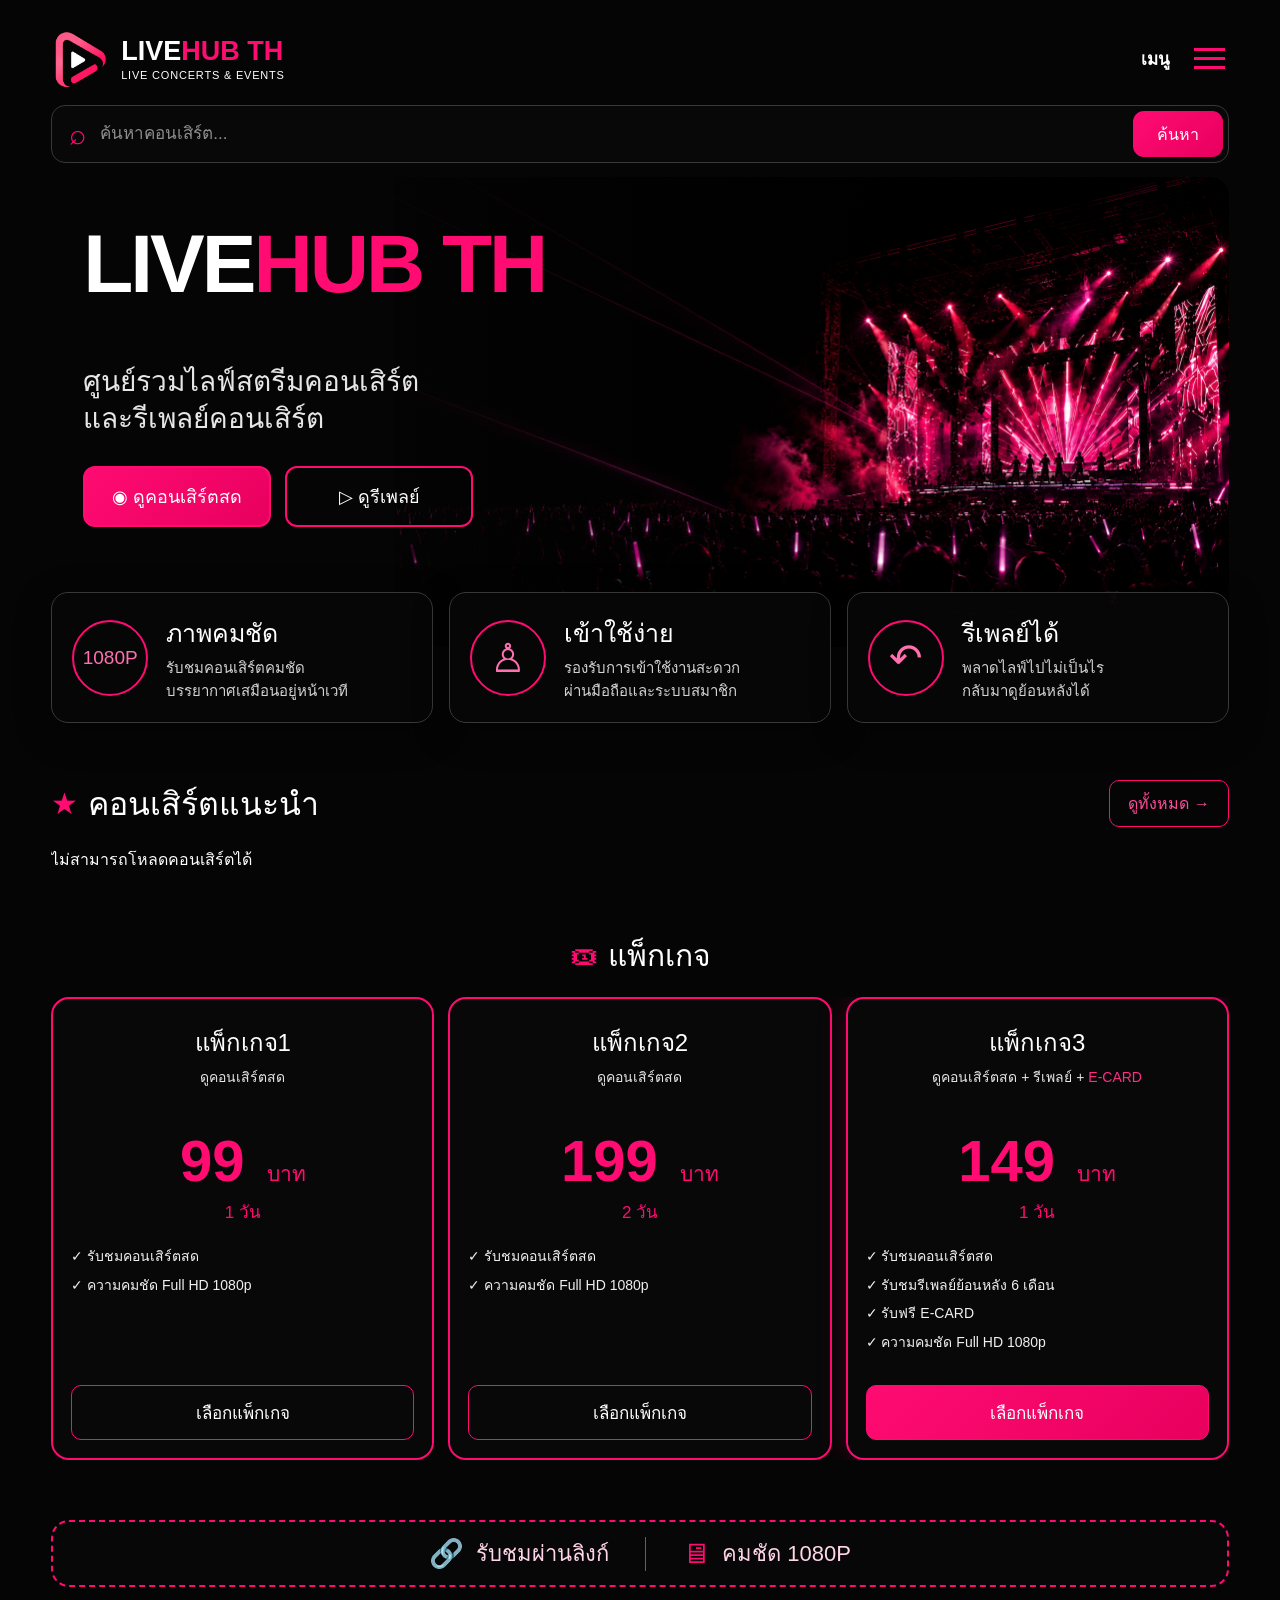
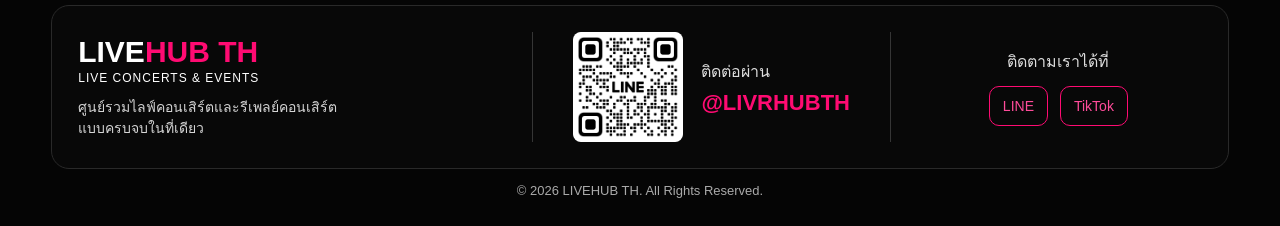
==== commit a3c86c6a: "Refresh global menu stylesheet" ====
--- a/index.html
+++ b/index.html
@@ -19,7 +19,7 @@
 
   <link
     rel="stylesheet"
-    href="style.css?v=18"
+    href="style.css?v=19"
   >
 </head>
 
--- a/style.css
+++ b/style.css
@@ -2060,3 +2060,158 @@
 .hero-description {
   white-space: pre-line;
 }
+/* =================================
+   GLOBAL MENU — ALL DEVICES
+================================= */
+
+.mobile-menu-button {
+  display: inline-flex !important;
+  align-items: center;
+  justify-content: flex-end;
+  gap: 14px;
+  width: auto !important;
+  min-width: 106px !important;
+  margin: 0 !important;
+  padding: 10px 4px !important;
+  border: 0 !important;
+  border-radius: 0 !important;
+  background: transparent !important;
+  box-shadow: none !important;
+  color: transparent !important;
+  font-size: 0 !important;
+  line-height: 1;
+  white-space: nowrap;
+  cursor: pointer;
+}
+
+/* คำว่า เมนู */
+.mobile-menu-button::before {
+  content: "เมนู";
+  color: #ffffff;
+  font-size: 18px;
+  font-weight: 700;
+  line-height: 1;
+}
+
+/* เส้นสามขีดสีชมพู */
+.mobile-menu-button::after {
+  content: "";
+  width: 34px;
+  height: 24px;
+  flex: 0 0 34px;
+  background:
+    linear-gradient(
+      to bottom,
+      #ff0b72 0,
+      #ff0b72 3px,
+      transparent 3px,
+      transparent 10px,
+      #ff0b72 10px,
+      #ff0b72 13px,
+      transparent 13px,
+      transparent 20px,
+      #ff0b72 20px,
+      #ff0b72 23px,
+      transparent 23px
+    );
+}
+
+/* ซ่อนรายการไว้ก่อน */
+#mainNavigation {
+  display: none !important;
+  grid-column: 1 / -1;
+}
+
+/* เปิดรายการเมื่อกดปุ่ม */
+#mainNavigation.menu-open,
+#mainNavigation.open {
+  display: flex !important;
+  width: 100%;
+  margin-top: 8px;
+  padding: 8px 0;
+  flex-direction: column;
+  align-items: stretch;
+  gap: 0;
+  border: 1px solid #292929;
+  border-radius: 12px;
+  background: rgba(8, 8, 8, 0.97);
+}
+
+#mainNavigation.menu-open a,
+#mainNavigation.open a {
+  width: 100%;
+  padding: 13px 16px;
+  border-bottom: 1px solid #222222;
+}
+
+#mainNavigation.menu-open a:last-child,
+#mainNavigation.open a:last-child {
+  border-bottom: 0;
+}
+
+/* iPad */
+@media (min-width: 601px) and (max-width: 1366px) {
+  .mobile-menu-button {
+    min-width: 100px !important;
+    gap: 12px;
+  }
+
+  .mobile-menu-button::before {
+    font-size: 17px;
+  }
+
+  .mobile-menu-button::after {
+    width: 31px;
+    height: 22px;
+    flex-basis: 31px;
+    background:
+      linear-gradient(
+        to bottom,
+        #ff0b72 0,
+        #ff0b72 3px,
+        transparent 3px,
+        transparent 9px,
+        #ff0b72 9px,
+        #ff0b72 12px,
+        transparent 12px,
+        transparent 18px,
+        #ff0b72 18px,
+        #ff0b72 21px,
+        transparent 21px
+      );
+  }
+}
+
+/* มือถือ */
+@media (max-width: 600px) {
+  .mobile-menu-button {
+    min-width: 88px !important;
+    gap: 10px;
+    padding-right: 2px !important;
+  }
+
+  .mobile-menu-button::before {
+    font-size: 16px;
+  }
+
+  .mobile-menu-button::after {
+    width: 28px;
+    height: 20px;
+    flex-basis: 28px;
+    background:
+      linear-gradient(
+        to bottom,
+        #ff0b72 0,
+        #ff0b72 3px,
+        transparent 3px,
+        transparent 8px,
+        #ff0b72 8px,
+        #ff0b72 11px,
+        transparent 11px,
+        transparent 16px,
+        #ff0b72 16px,
+        #ff0b72 19px,
+        transparent 19px
+      );
+  }
+}
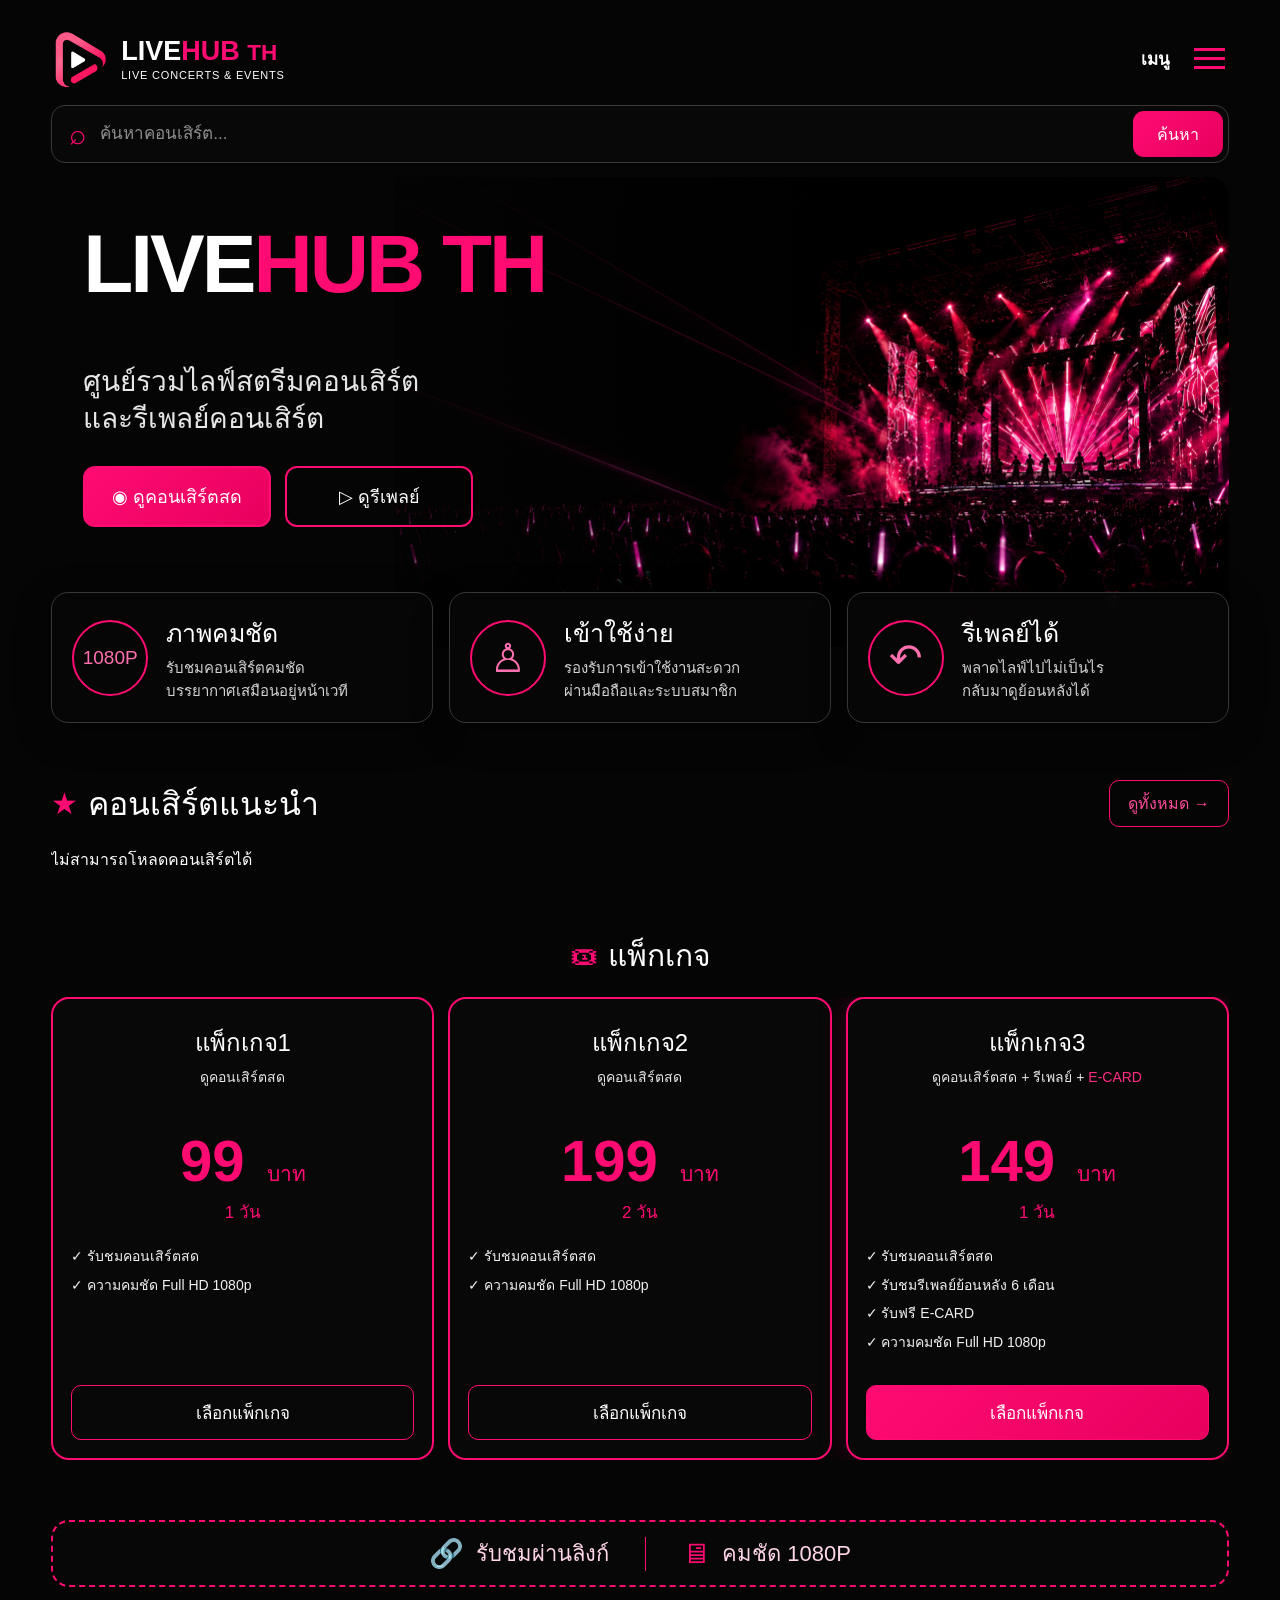
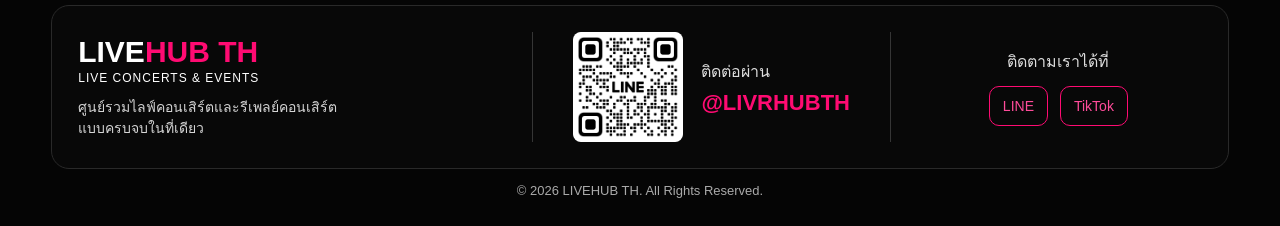
==== commit ac44be07: "Update index.html" ====
--- a/index.html
+++ b/index.html
@@ -51,7 +51,7 @@
             class="site-logo-name"
             id="siteLogoText"
           >
-            LIVE<span>HUB TH</span>
+            LIVE<span>HUB <small class="logo-th">TH</small></span>
           </div>
 
           <div class="site-logo-subtitle">
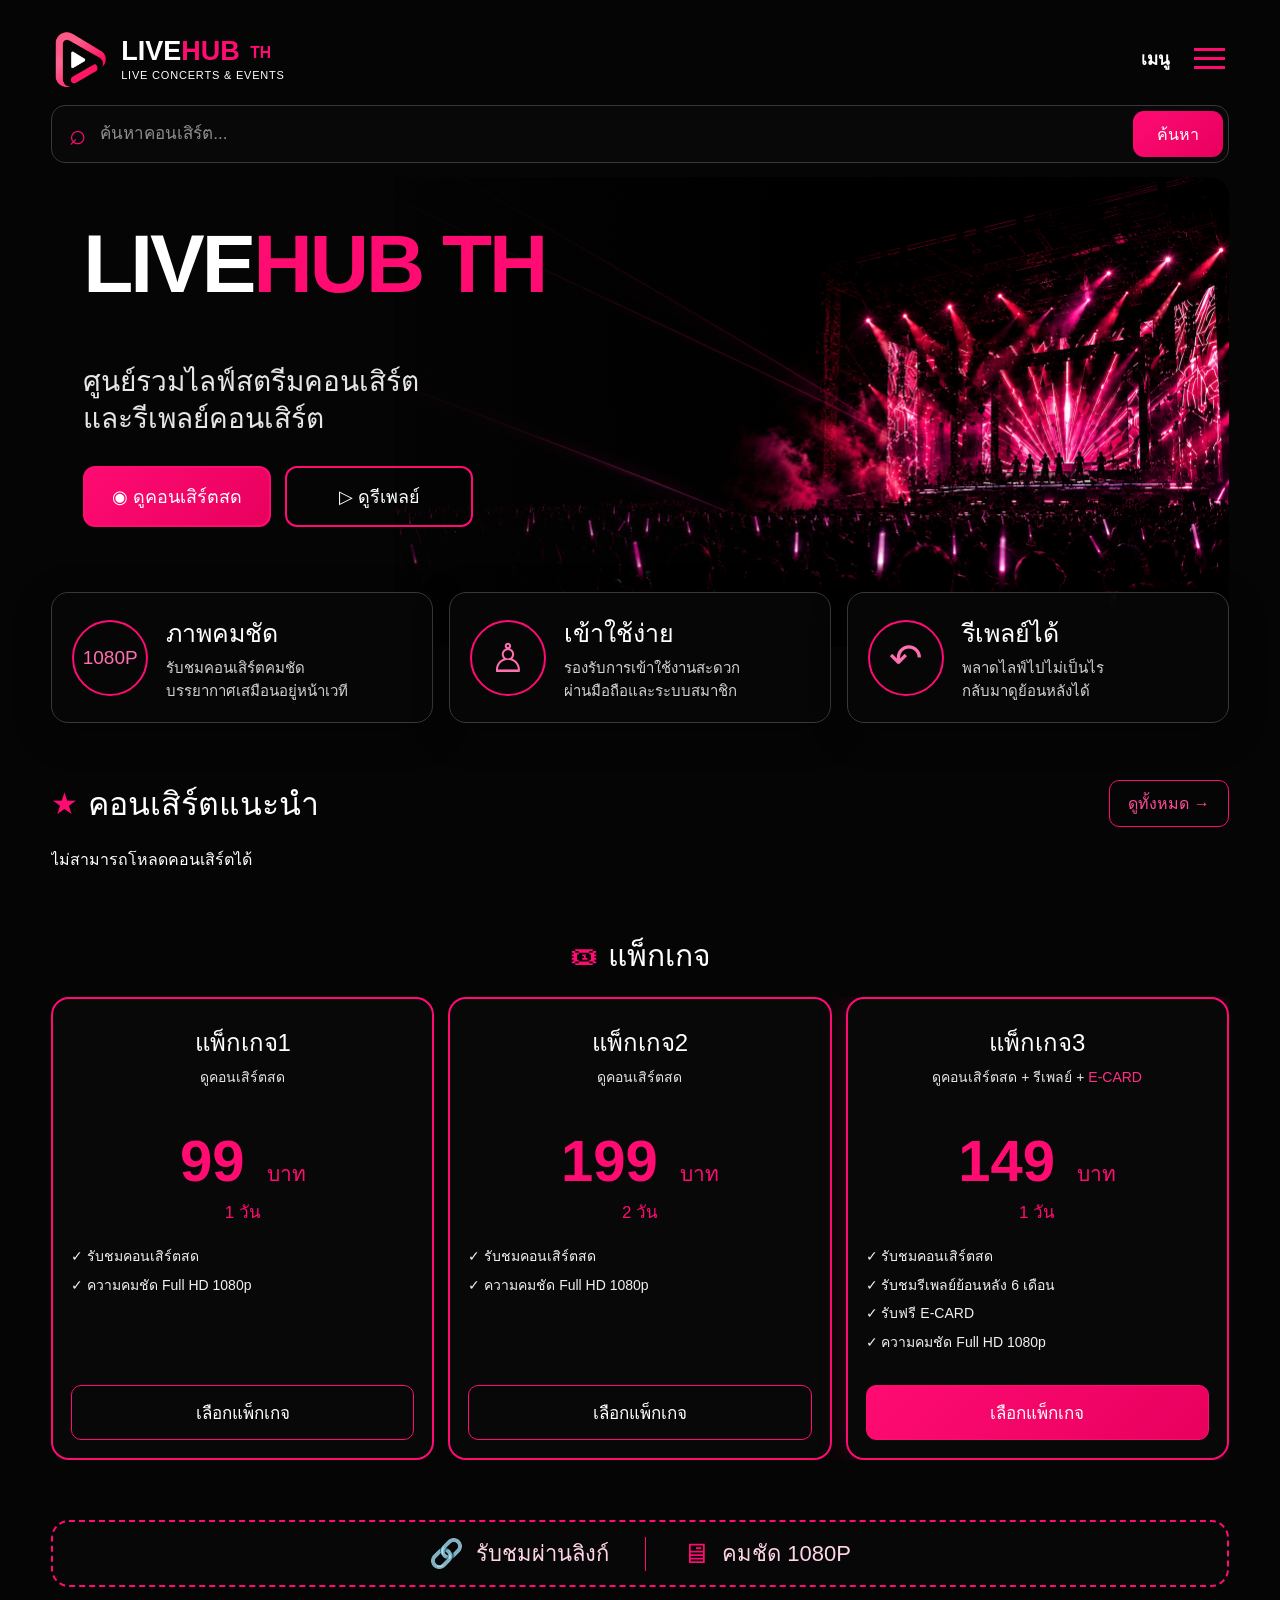
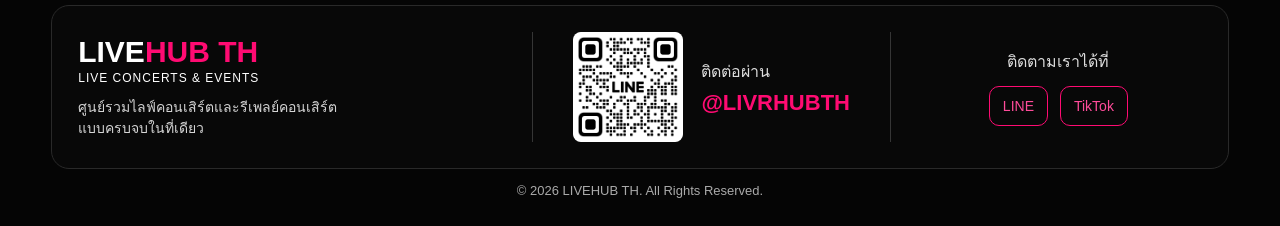
==== commit 8fea73c6: "Update index.html" ====
--- a/index.html
+++ b/index.html
@@ -19,7 +19,7 @@
 
   <link
     rel="stylesheet"
-    href="style.css?v=19"
+    href="style.css?v=21"
   >
 </head>
 
--- a/style.css
+++ b/style.css
@@ -2215,3 +2215,14 @@
       );
   }
 }
+/* ทำ TH ในโลโก้ให้เล็กเหมือนหน้าแรก */
+.site-logo-name .logo-th,
+.brand-main .logo-th {
+  display: inline-block;
+  margin-left: 3px;
+  font-size: 0.58em !important;
+  font-weight: 900;
+  line-height: 1;
+  letter-spacing: 0;
+  vertical-align: 0.08em;
+}
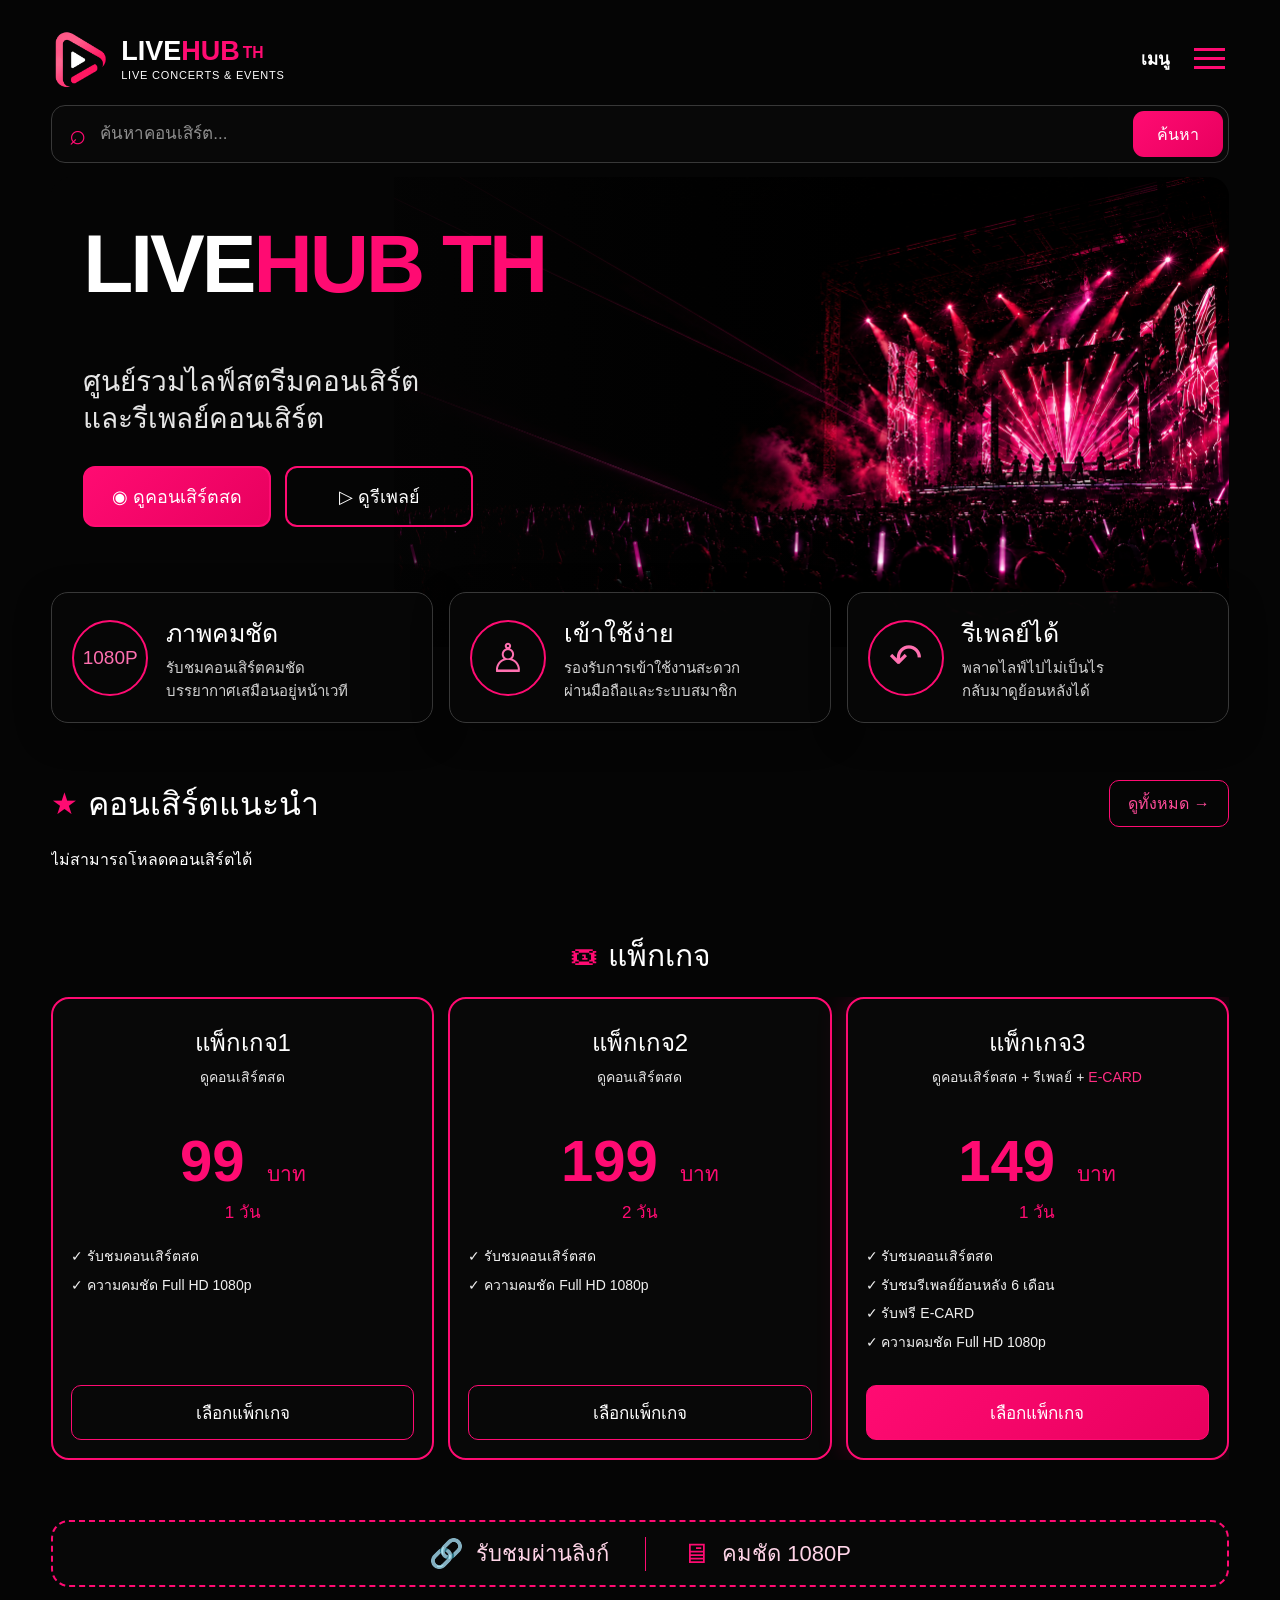
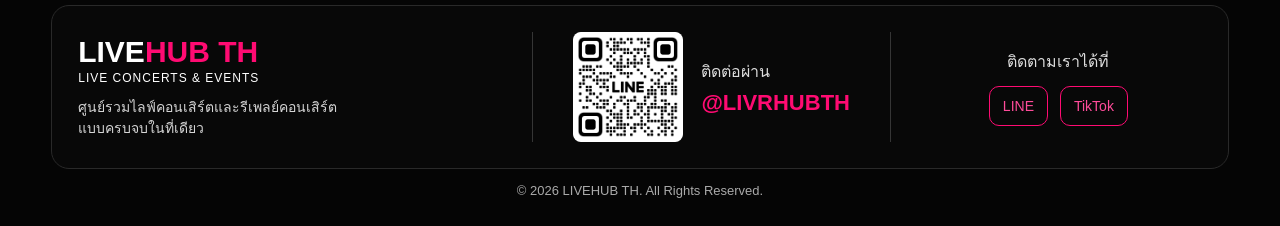
==== commit 1d1835ba: "Resize TH text in logo across all pages" ====
--- a/index.html
+++ b/index.html
@@ -51,7 +51,7 @@
             class="site-logo-name"
             id="siteLogoText"
           >
-            LIVE<span>HUB <small class="logo-th">TH</small></span>
+            LIVE<span>HUB<small class="logo-th">TH</small></span>
           </div>
 
           <div class="site-logo-subtitle">
